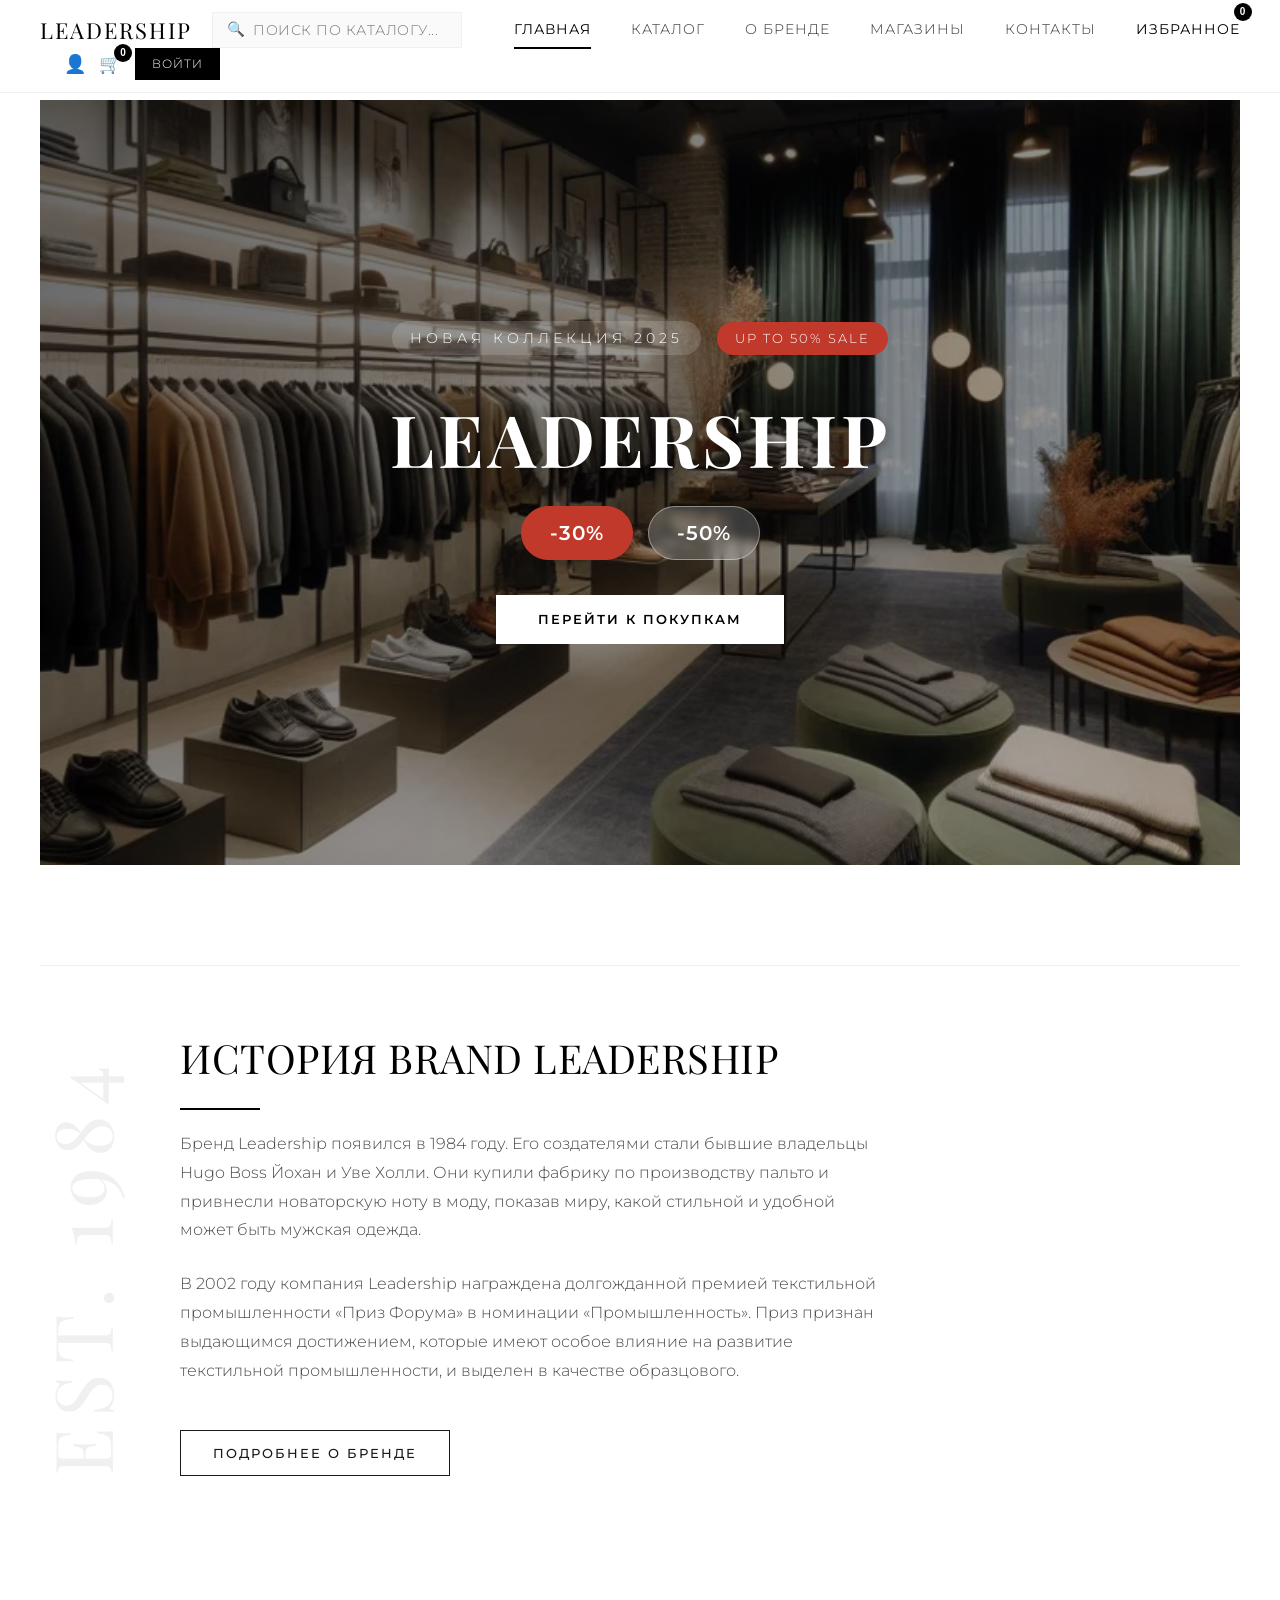
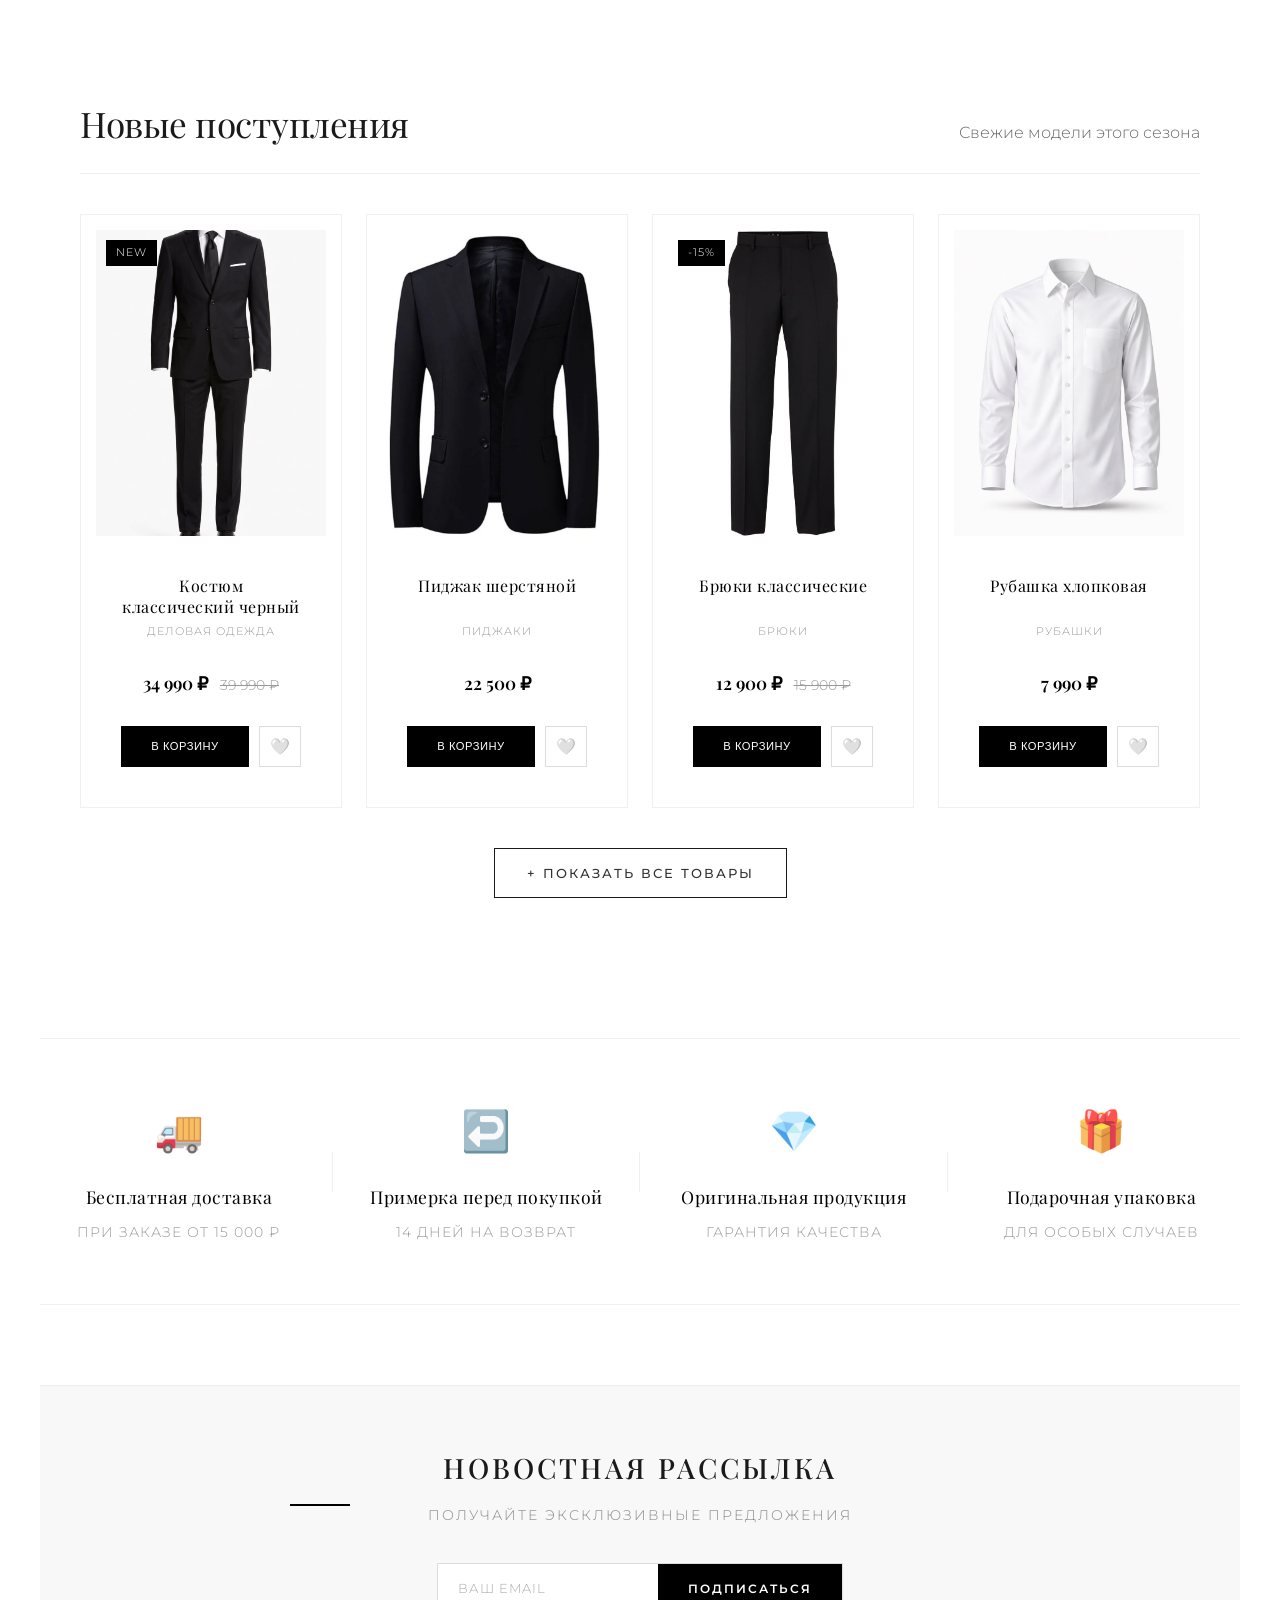
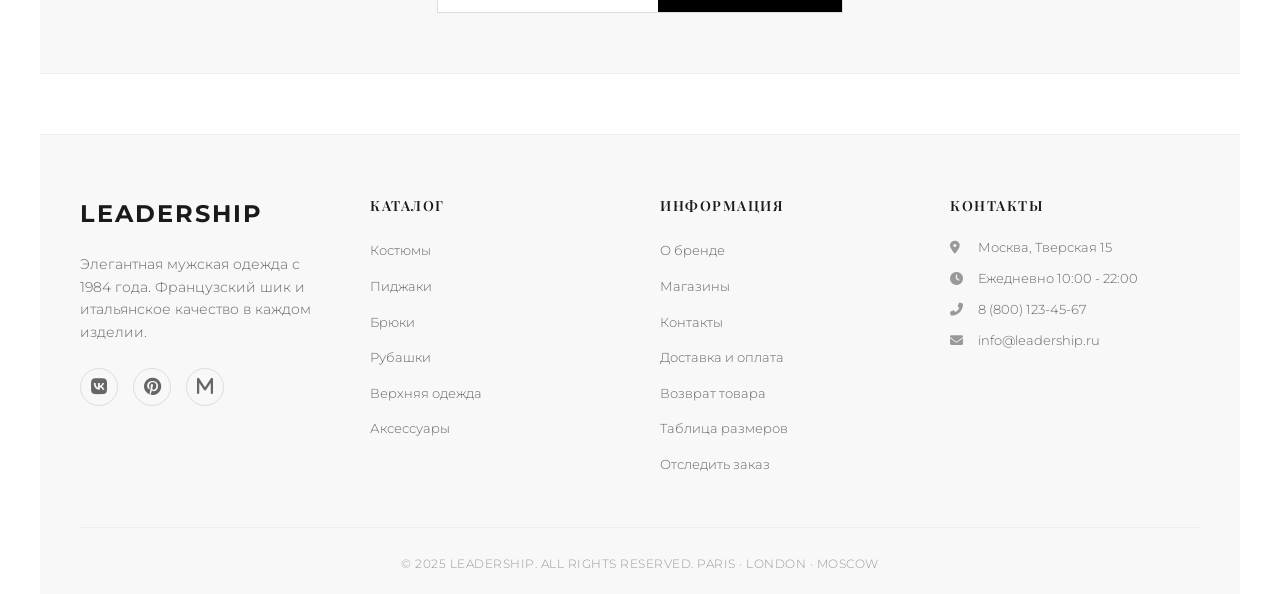
==== index.html @ 1e92472d "Второй коммит: Изменение главного дизайна и поправка некоторого функционала на сайте." ====
<!DOCTYPE html>
<html lang="ru">

<head>
    <meta charset="UTF-8">
    <meta name="viewport" content="width=device-width, initial-scale=1.0">
    <title>Leadership — Главная</title>
    <link rel="stylesheet" href="https://cdnjs.cloudflare.com/ajax/libs/font-awesome/6.4.0/css/all.min.css">
    <link rel="stylesheet" href="style.css">
</head>

<body>
    <div class="container">
        <!-- Шапка сайта -->
        <header class="site-header">
            <div class="logo">
                <h1>LEADERSHIP</h1>
                <span class="logo-sub">PARIS · LONDON · MOSCOW</span>
            </div>

            <!-- Поиск -->
            <div class="header-search">
                <span class="search-icon">🔍</span>
                <input type="text" id="searchInput" placeholder="ПОИСК ПО КАТАЛОГУ...">
            </div>

            <!-- Навигация -->
            <nav class="main-nav">
                <a href="index.html" class="active">ГЛАВНАЯ</a>
                <a href="catalog.html">КАТАЛОГ</a>
                <a href="about.html">О БРЕНДЕ</a>
                <a href="shops.html">МАГАЗИНЫ</a>
                <a href="contacts.html">КОНТАКТЫ</a>
                <a href="favorites.html" class="favorites-link">
                    ИЗБРАННОЕ
                    <span class="cart-count" id="favoritesCount">0</span>
                </a>
            </nav>

            <!-- Иконки и кнопка входа -->
            <div class="header-actions">
                <div class="header-icons">
                    <span class="header-icon" onclick="window.location.href='profile.html'"
                        title="Личный кабинет">👤</span>
                    <span class="header-icon" onclick="window.location.href='cart.html'" title="Корзина"
                        style="position: relative;">
                        🛒
                        <span class="cart-count" id="cartCount">0</span>
                    </span>
                </div>
                <button class="btn-primary" id="authBtn">ВОЙТИ</button>
            </div>
        </header>

        <!-- Главный баннер Leadership -->
        <section class="hero">
            <div class="hero-slider">
                <div class="hero-slide active">
                    <div class="hero-content">
                        <span class="hero-subtitle">НОВАЯ КОЛЛЕКЦИЯ 2025</span>
                        <span class="hero-sale-badge">UP TO 50% SALE</span>
                        <h1 class="hero-title">LEADERSHIP</h1>
                        <div class="hero-discount-badges">
                            <span class="discount-badge">-30%</span>
                            <span class="discount-badge">-50%</span>
                        </div>
                        <a href="catalog.html" class="btn-primary">ПЕРЕЙТИ К ПОКУПКАМ</a>
                    </div>
                </div>
            </div>
        </section>

        <!-- История бренда Leadership -->
        <div class="brand-story">
            <div class="vertical-text" aria-hidden="true">EST. 1984</div>
            <div class="story-content">
                <h2>ИСТОРИЯ BRAND LEADERSHIP</h2>
                <p>Бренд Leadership появился в 1984 году. Его создателями стали бывшие владельцы Hugo Boss Йохан и Уве
                    Холли. Они купили фабрику по производству пальто и привнесли новаторскую ноту в моду, показав миру,
                    какой стильной и удобной может быть мужская одежда.</p>
                <p>В 2002 году компания Leadership награждена долгожданной премией текстильной промышленности «Приз
                    Форума» в номинации «Промышленность». Приз признан выдающимся достижением, которые имеют особое
                    влияние на развитие текстильной промышленности, и выделен в качестве образцового.</p>
                <button class="btn-outline" onclick="window.location.href='about.html'" style="margin-top: 20px;">
                    ПОДРОБНЕЕ О БРЕНДЕ
                </button>
            </div>
        </div>

        <!-- ============== НОВЫЕ ПОСТУПЛЕНИЯ ============== -->
        <section class="new-arrivals">
            <div class="container">
                <div class="section-header">
                    <h2 class="section-title">Новые поступления</h2>
                    <p class="section-subtitle">Свежие модели этого сезона</p>
                </div>
                <div class="products-grid" id="newArrivalsGrid">
                    <!-- Карточка 1: Костюм классический черный-->
                    <div class="product-card" data-id="1" data-category="suits" data-price="34990"
                        data-name="Костюм классический черный">
                        <div class="product-image">
                            <img src="images/jpg/классичкостюмчерный.jpg" alt="Костюм классический черный">
                            <div class="product-badge">new</div>
                            <button class="quick-view" onclick="quickView(1)">БЫСТРЫЙ ПРОСМОТР</button>
                        </div>
                        <div class="product-info">
                            <h3>Костюм классический черный</h3>
                            <div class="product-category">ДЕЛОВАЯ ОДЕЖДА</div>
                            <div class="product-price">
                                <span class="current-price">34 990 ₽</span>
                                <span class="old-price">39 990 ₽</span>
                            </div>
                            <div class="product-actions">
                                <button class="btn-add-to-cart" data-id="1">В КОРЗИНУ</button>
                                <button class="btn-favorite" data-id="1">🤍</button>
                            </div>
                        </div>
                    </div>

                    <!-- Карточка 2: Пиджак шерстяной -->
                    <div class="product-card" data-id="4" data-category="jackets" data-price="22500"
                        data-name="Пиджак черный">
                        <div class="product-image">
                            <img src="images/jpg/пиджакчерный.jpg" alt="Пиджак черный">
                            <button class="quick-view" onclick="quickView(4)">БЫСТРЫЙ ПРОСМОТР</button>
                        </div>
                        <div class="product-info">
                            <h3>Пиджак шерстяной</h3>
                            <div class="product-category">ПИДЖАКИ</div>
                            <div class="product-price">
                                <span class="current-price">22 500 ₽</span>
                            </div>
                            <div class="product-actions">
                                <button class="btn-add-to-cart" onclick="addToCart(4)">В КОРЗИНУ</button>
                                <button class="btn-favorite" onclick="toggleFavorite(4)">🤍</button>
                            </div>
                        </div>
                    </div>

                    <!-- Карточка 3: Брюки классические -->
                    <div class="product-card" data-id="6" data-category="trousers" data-price="8900"
                        data-name="Брюки черные">
                        <div class="product-image">
                            <img src="images/jpg/брюкичерные.jpg" alt="Брюки черные">
                            <div class="product-badge">-15%</div>
                            <button class="quick-view" onclick="quickView(6)">БЫСТРЫЙ ПРОСМОТР</button>
                        </div>
                        <div class="product-info">
                            <h3>Брюки классические</h3>
                            <div class="product-category">БРЮКИ</div>
                            <div class="product-price">
                                <span class="current-price">12 900 ₽</span>
                                <span class="old-price">15 900 ₽</span>
                            </div>
                            <div class="product-actions">
                                <button class="btn-add-to-cart" onclick="addToCart(6)">В КОРЗИНУ</button>
                                <button class="btn-favorite" onclick="toggleFavorite(6)">🤍</button>
                            </div>
                        </div>
                    </div>

                    <!-- Карточка 4: Рубашка хлопковая -->
                    <div class="product-card" data-id="8" data-category="shirts" data-price="4900"
                        data-name="Рубашка белая">
                        <div class="product-image">
                            <img src="images/jpg/рубашкабелая.jpg" alt="Рубашка белая">
                            <button class="quick-view" onclick="quickView(8)">БЫСТРЫЙ ПРОСМОТР</button>
                        </div>
                        <div class="product-info">
                            <h3>Рубашка хлопковая</h3>
                            <div class="product-category">РУБАШКИ</div>
                            <div class="product-price">
                                <span class="current-price">7 990 ₽</span>
                            </div>
                            <div class="product-actions">
                                <button class="btn-add-to-cart" onclick="addToCart(8)">В КОРЗИНУ</button>
                                <button class="btn-favorite" onclick="toggleFavorite(8)">🤍</button>
                            </div>
                        </div>
                    </div>
                </div>

                <div class="show-all-btn">
                    <a href="catalog.html" class="btn-outline">+ ПОКАЗАТЬ ВСЕ ТОВАРЫ</a>
                </div>
            </div>
        </section>

        <!-- Преимущества -->
        <section class="features">
            <div class="feature-item">
                <div class="feature-icon">🚚</div>
                <h4>Бесплатная доставка</h4>
                <p>При заказе от 15 000 ₽</p>
            </div>
            <div class="feature-item">
                <div class="feature-icon">↩️</div>
                <h4>Примерка перед покупкой</h4>
                <p>14 дней на возврат</p>
            </div>
            <div class="feature-item">
                <div class="feature-icon">💎</div>
                <h4>Оригинальная продукция</h4>
                <p>Гарантия качества</p>
            </div>
            <div class="feature-item">
                <div class="feature-icon">🎁</div>
                <h4>Подарочная упаковка</h4>
                <p>Для особых случаев</p>
            </div>
        </section>

        <!-- ============== НОВОСТНАЯ РАССЫЛКА ============== -->
        <section class="newsletter-section">
            <div class="container">
                <div class="newsletter-wrapper">
                    <div class="newsletter-header">
                        <h2 class="newsletter-title">НОВОСТНАЯ РАССЫЛКА</h2>
                        <p class="newsletter-subtitle">ПОЛУЧАЙТЕ ЭКСКЛЮЗИВНЫЕ ПРЕДЛОЖЕНИЯ</p>
                    </div>
                    <form class="newsletter-form" id="newsletterForm" method="POST">
                        <div class="newsletter-input-group">
                            <input type="email" id="newsletterEmail" name="email" placeholder="ВАШ EMAIL" required>
                            <button type="submit" class="newsletter-btn" id="newsletterSubmitBtn">ПОДПИСАТЬСЯ</button>
                        </div>
                        <input type="hidden" name="_subject" value="Новая подписка на новостную рассылку Leadership!">
                        <input type="hidden" name="_captcha" value="false">
                        <input type="hidden" name="_next" value="https://ваш-сайт.ru/thank-you.html">
                        <input type="hidden" name="_to" value="kisievdavid8g@gmail.com">
                    </form>
                    <div id="newsletterMessage" class="newsletter-message"></div>
                </div>
            </div>
        </section>

        <!-- Футер -->
        <footer class="footer">
            <div class="container">
                <div class="footer-grid">
                    <div class="footer-col">
                        <a href="index.html" class="footer-logo">LEADERSHIP</a>
                        <p class="footer-desc">Элегантная мужская одежда с 1984 года. Французский шик и итальянское
                            качество в каждом изделии.</p>
                        <div class="social-links">
                            <a href="#" class="social-link" onclick="openSocial('vk')"><i class="fab fa-vk"></i></a>
                            <a href="#" class="social-link" onclick="openSocial('pinterest')"><i
                                    class="fab fa-pinterest"></i></a>
                            <a href="#" class="social-link" onclick="openSocial('max')"><i class="fas fa-m"></i></a>
                        </div>
                    </div>
                    <div class="footer-col">
                        <h4>КАТАЛОГ</h4>
                        <ul>
                            <li><a href="catalog.html?category=suits">Костюмы</a></li>
                            <li><a href="catalog.html?category=jackets">Пиджаки</a></li>
                            <li><a href="catalog.html?category=trousers">Брюки</a></li>
                            <li><a href="catalog.html?category=shirts">Рубашки</a></li>
                            <li><a href="catalog.html?category=outerwear">Верхняя одежда</a></li>
                            <li><a href="catalog.html?category=accessories">Аксессуары</a></li>
                        </ul>
                    </div>
                    <div class="footer-col">
                        <h4>ИНФОРМАЦИЯ</h4>
                        <ul>
                            <li><a href="about.html">О бренде</a></li>
                            <li><a href="shops.html">Магазины</a></li>
                            <li><a href="contacts.html">Контакты</a></li>
                            <li><a href="delivery.html">Доставка и оплата</a></li>
                            <li><a href="return.html">Возврат товара</a></li>
                            <li><a href="size-guide.html">Таблица размеров</a></li>
                            <li><a href="track-order.html">Отследить заказ</a></li>
                        </ul>
                    </div>
                    <div class="footer-col">
                        <h4>КОНТАКТЫ</h4>
                        <ul class="contact-list">
                            <li><i class="fas fa-map-marker-alt"></i><span>Москва, Тверская 15</span></li>
                            <li><i class="fas fa-clock"></i><span>Ежедневно 10:00 - 22:00</span></li>
                            <li><i class="fas fa-phone-alt"></i><span>8 (800) 123-45-67</span></li>
                            <li><i class="fas fa-envelope"></i><a
                                    href="mailto:info@leadership.ru">info@leadership.ru</a></li>
                        </ul>
                    </div>
                </div>
                <div class="footer-bottom">
                    <p>© 2025 LEADERSHIP. ALL RIGHTS RESERVED. PARIS · LONDON · MOSCOW</p>
                </div>
            </div>
        </footer>
    </div>

    <script>
        // ============== ОСНОВНЫЕ ФУНКЦИИ ==============

        // Функция добавления в корзину с анимацией
        function addToCart(productId) {
            const productCard = document.querySelector(`.product-card[data-id="${productId}"]`);
            if (!productCard) return;

            // Анимация карточки
            productCard.classList.add('added-to-cart');
            setTimeout(() => {
                productCard.classList.remove('added-to-cart');
            }, 500);

            // Анимация кнопки
            const btn = document.querySelector(`.btn-add-to-cart[data-id="${productId}"]`);
            if (btn) {
                btn.classList.add('clicked');
                setTimeout(() => {
                    btn.classList.remove('clicked');
                }, 200);
            }

            const product = {
                id: productId,
                name: productCard.getAttribute('data-name'),
                price: parseInt(productCard.getAttribute('data-price')),
                category: productCard.querySelector('.product-category')?.textContent || '',
                image: productCard.getAttribute('data-image')
            };

            let cart = JSON.parse(localStorage.getItem('cart')) || [];
            cart.push(product);
            localStorage.setItem('cart', JSON.stringify(cart));

            showNotification(`${product.name} добавлен в корзину 🛒`, 'success');
            updateCounters();
        }

        // Функция избранного с анимацией
        function toggleFavorite(productId) {
            let favorites = JSON.parse(localStorage.getItem('favorites')) || [];
            const index = favorites.indexOf(productId);

            const btn = document.querySelector(`.btn-favorite[data-id="${productId}"]`);

            if (index === -1) {
                favorites.push(productId);
                showNotification('Товар добавлен в избранное ❤️', 'success');
                if (btn) {
                    btn.classList.add('active');
                    btn.innerHTML = '❤️';
                }
            } else {
                favorites.splice(index, 1);
                showNotification('Товар удален из избранного', 'info');
                if (btn) {
                    btn.classList.remove('active');
                    btn.innerHTML = '🤍';
                }
            }

            localStorage.setItem('favorites', JSON.stringify(favorites));
            updateCounters();
        }

        function updateFavoriteButtons() {
            const favorites = JSON.parse(localStorage.getItem('favorites')) || [];
            document.querySelectorAll('.btn-favorite').forEach(btn => {
                const productCard = btn.closest('.product-card');
                if (productCard) {
                    const productId = parseInt(productCard.getAttribute('data-id'));
                    if (favorites.includes(productId)) {
                        btn.classList.add('active');
                        btn.innerHTML = '❤️';
                    } else {
                        btn.classList.remove('active');
                        btn.innerHTML = '🤍';
                    }
                }
            });
        }

        // ============== СЧЕТЧИКИ ==============
        function updateCounters() {
            const favorites = JSON.parse(localStorage.getItem('favorites')) || [];
            const cart = JSON.parse(localStorage.getItem('cart')) || [];

            const favSpan = document.getElementById('favoritesCount');
            if (favSpan) {
                favSpan.textContent = favorites.length;
                favSpan.style.display = favorites.length > 0 ? 'inline-flex' : 'none';
            }

            const cartSpan = document.getElementById('cartCount');
            if (cartSpan) {
                cartSpan.textContent = cart.length;
                cartSpan.style.display = cart.length > 0 ? 'inline-flex' : 'none';
            }
        }

        // ============== БЫСТРЫЙ ПРОСМОТР ==============
        const quickViewProducts = {
            1: {
                name: "Костюм классический черный",
                category: "КОСТЮМЫ",
                price: 34990,
                oldPrice: 41990,
                image: "images/jpg/классикостюмчерный.jpg",
                desc: "Элегантный классический костюм из высококачественной шерсти.",
                sizes: ["XS", "S", "M", "L", "XL", "XXL"]
            },
            4: {
                name: "Пиджак черный",
                category: "ПИДЖАКИ",
                price: 22500,
                oldPrice: null,
                image: "images/jpg/пиджакчерный.jpg",
                desc: "Элегантный черный пиджак.",
                sizes: ["S", "M", "L", "XL"]
            },
            6: {
                name: "Брюки черные",
                category: "БРЮКИ",
                price: 8900,
                oldPrice: null,
                image: "images/jpg/брюкичерные.jpg",
                desc: "Классические черные брюки.",
                sizes: ["S", "M", "L", "XL"]
            },
            8: {
                name: "Рубашка белая",
                category: "РУБАШКИ",
                price: 4900,
                oldPrice: null,
                image: "images/jpg/рубашкабелая.jpg",
                desc: "Классическая белая рубашка.",
                sizes: ["S", "M", "L", "XL", "XXL"]
            }
        };

        function quickView(productId) {
            const product = quickViewProducts[productId];
            if (!product) {
                console.error('Товар не найден:', productId);
                return;
            }

            let modal = document.getElementById('quickViewModal');

            if (!modal) {
                modal = document.createElement('div');
                modal.id = 'quickViewModal';
                modal.className = 'quick-view-modal';
                document.body.appendChild(modal);

                const style = document.createElement('style');
                style.textContent = `
                    .quick-view-modal {
                        display: none;
                        position: fixed;
                        top: 0;
                        left: 0;
                        width: 100%;
                        height: 100%;
                        background: rgba(0,0,0,0.85);
                        z-index: 10000;
                        justify-content: center;
                        align-items: center;
                    }
                    .quick-view-modal.show { display: flex; }
                    .quick-view-content {
                        background: white;
                        width: 90%;
                        max-width: 1000px;
                        max-height: 85vh;
                        border-radius: 12px;
                        overflow: hidden;
                        position: relative;
                        display: flex;
                        flex-wrap: wrap;
                    }
                    .quick-view-close {
                        position: absolute;
                        top: 15px;
                        right: 15px;
                        background: black;
                        color: white;
                        border: none;
                        width: 35px;
                        height: 35px;
                        border-radius: 50%;
                        cursor: pointer;
                        z-index: 10;
                        font-size: 18px;
                    }
                    .quick-view-image { flex: 1; min-width: 280px; background: #f5f5f5; display: flex; align-items: center; justify-content: center; }
                    .quick-view-image img { width: 100%; height: auto; max-height: 85vh; object-fit: contain; }
                    .quick-view-info { flex: 1; padding: 25px; display: flex; flex-direction: column; }
                    .quick-view-category { font-size: 11px; color: #999; letter-spacing: 2px; margin-bottom: 10px; }
                    .quick-view-title { font-size: 22px; font-weight: 500; margin-bottom: 15px; }
                    .quick-view-price { margin-bottom: 20px; }
                    .quick-view-current-price { font-size: 22px; font-weight: 600; }
                    .quick-view-old-price { font-size: 14px; color: #999; text-decoration: line-through; margin-left: 10px; }
                    .quick-view-desc { color: #666; line-height: 1.5; margin-bottom: 20px; font-size: 13px; }
                    .quick-view-sizes { margin-bottom: 20px; }
                    .quick-view-sizes h4 { font-size: 13px; margin-bottom: 10px; }
                    .quick-view-size-buttons { display: flex; gap: 10px; flex-wrap: wrap; }
                    .quick-view-size-btn { width: 45px; height: 45px; border: 1px solid #ddd; background: white; cursor: pointer; }
                    .quick-view-size-btn.selected { background: black; color: white; border-color: black; }
                    .quick-view-actions { display: flex; gap: 15px; margin-top: auto; }
                    .quick-view-cart { flex: 2; padding: 12px; background: black; color: white; border: none; cursor: pointer; }
                    .quick-view-fav { flex: 1; padding: 12px; background: white; border: 1px solid #ddd; cursor: pointer; }
                    .quick-view-fav.active { background: #fff0f0; border-color: #ff4444; color: #ff4444; }
                    @media (max-width: 768px) { .quick-view-content { flex-direction: column; } }
                `;
                document.head.appendChild(style);
            }

            const favorites = JSON.parse(localStorage.getItem('favorites')) || [];
            const isFav = favorites.includes(productId);

            modal.innerHTML = `
                <div class="quick-view-content">
                    <button class="quick-view-close" onclick="closeQuickView()">✕</button>
                    <div class="quick-view-image">
                        <img src="${product.image}" alt="${product.name}" onerror="this.src='https://placehold.co/600x800/f5f5f5/999?text=Фото'">
                    </div>
                    <div class="quick-view-info">
                        <div class="quick-view-category">${product.category}</div>
                        <h2 class="quick-view-title">${product.name}</h2>
                        <div class="quick-view-price">
                            <span class="quick-view-current-price">${product.price.toLocaleString()} ₽</span>
                            ${product.oldPrice ? `<span class="quick-view-old-price">${product.oldPrice.toLocaleString()} ₽</span>` : ''}
                        </div>
                        <p class="quick-view-desc">${product.desc}</p>
                        <div class="quick-view-sizes">
                            <h4>Выберите размер</h4>
                            <div class="quick-view-size-buttons" id="quickViewSizes">
                                ${product.sizes.map(size => `<button class="quick-view-size-btn" data-size="${size}">${size}</button>`).join('')}
                            </div>
                        </div>
                        <div class="quick-view-actions">
                            <button class="quick-view-cart" id="quickViewAddToCart">ДОБАВИТЬ В КОРЗИНУ</button>
                            <button class="quick-view-fav ${isFav ? 'active' : ''}" id="quickViewFavoriteBtn">${isFav ? '❤️ В ИЗБРАННОМ' : '🤍 В ИЗБРАННОЕ'}</button>
                        </div>
                    </div>
                </div>
            `;

            const firstSizeBtn = modal.querySelector('.quick-view-size-btn');
            if (firstSizeBtn) firstSizeBtn.classList.add('selected');
            let selectedSize = product.sizes[0];

            modal.querySelectorAll('.quick-view-size-btn').forEach(btn => {
                btn.onclick = function () {
                    modal.querySelectorAll('.quick-view-size-btn').forEach(b => b.classList.remove('selected'));
                    this.classList.add('selected');
                    selectedSize = this.dataset.size;
                };
            });

            document.getElementById('quickViewAddToCart').onclick = () => {
                let cart = JSON.parse(localStorage.getItem('cart')) || [];
                cart.push({
                    id: productId,
                    name: product.name,
                    price: product.price,
                    image: product.image,
                    size: selectedSize
                });
                localStorage.setItem('cart', JSON.stringify(cart));
                updateCounters();
                showNotification(`${product.name} добавлен в корзину! Размер: ${selectedSize}`, 'success');
                closeQuickView();
            };

            document.getElementById('quickViewFavoriteBtn').onclick = () => {
                let favs = JSON.parse(localStorage.getItem('favorites')) || [];
                const btn = document.getElementById('quickViewFavoriteBtn');
                if (favs.includes(productId)) {
                    favs = favs.filter(f => f !== productId);
                    btn.classList.remove('active');
                    btn.innerHTML = '🤍 В ИЗБРАННОЕ';
                    showNotification('Удалено из избранного', 'info');
                } else {
                    favs.push(productId);
                    btn.classList.add('active');
                    btn.innerHTML = '❤️ В ИЗБРАННОМ';
                    showNotification('Добавлено в избранное ❤️', 'success');
                }
                localStorage.setItem('favorites', JSON.stringify(favs));
                updateFavoriteButtons();
                updateCounters();
            };

            modal.classList.add('show');
            document.body.style.overflow = 'hidden';
        }

        function closeQuickView() {
            const modal = document.getElementById('quickViewModal');
            if (modal) {
                modal.classList.remove('show');
                document.body.style.overflow = '';
            }
        }

        document.addEventListener('click', function (e) {
            const modal = document.getElementById('quickViewModal');
            if (e.target === modal) closeQuickView();
        });

        document.addEventListener('keydown', function (e) {
            if (e.key === 'Escape') closeQuickView();
        });

        function showNotification(message, type = 'info') {
            // Удаляем предыдущее уведомление
            const oldNotification = document.querySelector('.notification');
            if (oldNotification) {
                oldNotification.classList.add('hide');
                setTimeout(() => oldNotification.remove(), 300);
            }

            const notification = document.createElement('div');
            notification.className = `notification ${type}`;
            notification.innerHTML = `<span>${message}</span>`;
            document.body.appendChild(notification);

            // Добавляем иконку в зависимости от типа
            let icon = '';
            if (type === 'success') icon = '✓';
            else if (type === 'info') icon = 'ℹ';
            else if (type === 'error') icon = '✕';

            // Автоматическое удаление через 3 секунды
            setTimeout(() => {
                notification.classList.add('hide');
                setTimeout(() => {
                    if (notification && notification.remove) notification.remove();
                }, 300);
            }, 3000);
        }
        // ============== ПОИСК ==============
        function performGlobalSearch() {
            const searchInput = document.getElementById('searchInput');
            if (!searchInput) return;
            const query = searchInput.value.trim();
            if (!query) {
                alert('Введите поисковый запрос');
                return;
            }
            localStorage.setItem('globalSearchQuery', query);
            window.location.href = 'catalog.html?search=' + encodeURIComponent(query);
        }

        function setupSearchOnEnter() {
            const searchInput = document.getElementById('searchInput');
            if (searchInput) {
                searchInput.addEventListener('keypress', function (e) {
                    if (e.key === 'Enter') {
                        e.preventDefault();
                        performGlobalSearch();
                    }
                });
            }
        }

        function setupSearchIcon() {
            const searchIcon = document.querySelector('.search-icon');
            if (searchIcon) {
                searchIcon.addEventListener('click', function () {
                    performGlobalSearch();
                });
            }
        }

        // ============== АВТОРИЗАЦИЯ ==============
        function checkAuthState() {
            const currentUser = localStorage.getItem('currentUser');
            const authBtn = document.getElementById('authBtn');

            if (authBtn) {
                if (currentUser) {
                    authBtn.textContent = 'ВЫЙТИ';
                    authBtn.onclick = function () {
                        if (confirm('Вы уверены, что хотите выйти?')) {
                            localStorage.removeItem('currentUser');
                            showNotification('Вы вышли из аккаунта', 'info');
                            setTimeout(() => window.location.href = 'index.html', 1500);
                        }
                    };
                } else {
                    authBtn.textContent = 'ВОЙТИ';
                    authBtn.onclick = function () {
                        window.location.href = 'login.html';
                    };
                }
            }
        }

        // ============== НОВОСТНАЯ РАССЫЛКА ==============
        const newsletterForm = document.getElementById('newsletterForm');
        const newsletterMessage = document.getElementById('newsletterMessage');

        function showNewsletterMessage(message, type) {
            if (!newsletterMessage) return;
            newsletterMessage.textContent = message;
            newsletterMessage.className = `newsletter-message ${type}`;
            newsletterMessage.style.display = 'block';
            setTimeout(() => {
                if (newsletterMessage) {
                    newsletterMessage.style.display = 'none';
                    newsletterMessage.className = 'newsletter-message';
                }
            }, 5000);
        }

        function isValidEmail(email) {
            const emailRegex = /^[^\s@]+@[^\s@]+\.[^\s@]+$/;
            return emailRegex.test(email);
        }

        if (newsletterForm) {
            newsletterForm.addEventListener('submit', async function (e) {
                e.preventDefault();
                const emailInput = document.getElementById('newsletterEmail');
                const email = emailInput.value.trim();
                const submitBtn = document.getElementById('newsletterSubmitBtn');

                if (!email) {
                    showNewsletterMessage('Пожалуйста, введите ваш email', 'error');
                    return;
                }
                if (!isValidEmail(email)) {
                    showNewsletterMessage('Пожалуйста, введите корректный email адрес', 'error');
                    return;
                }

                showNewsletterMessage('Отправка...', 'loading');
                submitBtn.disabled = true;
                submitBtn.textContent = 'ОТПРАВКА...';

                try {
                    const response = await fetch('https://formsubmit.co/ajax/kisievdavid8g@gmail.com', {
                        method: 'POST',
                        headers: {
                            'Content-Type': 'application/json',
                            'Accept': 'application/json'
                        },
                        body: JSON.stringify({
                            email: email,
                            _subject: 'Новая подписка на новостную рассылку Leadership!',
                            _captcha: 'false'
                        })
                    });

                    if (response.ok) {
                        showNewsletterMessage('Спасибо за подписку! Письмо отправлено на ' + email, 'success');
                        emailInput.value = '';

                        let subscribers = JSON.parse(localStorage.getItem('newsletter_subscribers')) || [];
                        if (!subscribers.includes(email)) {
                            subscribers.push(email);
                            localStorage.setItem('newsletter_subscribers', JSON.stringify(subscribers));
                        }
                    } else {
                        showNewsletterMessage('Ошибка при подписке. Попробуйте позже.', 'error');
                    }
                } catch (error) {
                    console.error('Ошибка:', error);
                    showNewsletterMessage('Ошибка соединения. Попробуйте снова.', 'error');
                } finally {
                    submitBtn.disabled = false;
                    submitBtn.textContent = 'ПОДПИСАТЬСЯ';
                }
            });
        }

        // ============== СОЦИАЛЬНЫЕ СЕТИ ==============
        function openSocial(network) {
            const urls = {
                'vk': 'https://vk.com',
                'pinterest': 'https://pinterest.com',
                'max': 'https://max.ru'
            };
            window.open(urls[network], '_blank');
        }

        // ============== ИНИЦИАЛИЗАЦИЯ ==============
        document.addEventListener('DOMContentLoaded', function () {
            updateCounters();
            updateFavoriteButtons();
            checkAuthState();
            setupSearchOnEnter();
            setupSearchIcon();
        });
    </script>

    <style>
        @keyframes slideIn {
            from {
                transform: translateX(100%);
                opacity: 0;
            }

            to {
                transform: translateX(0);
                opacity: 1;
            }
        }

        @keyframes slideOut {
            from {
                transform: translateX(0);
                opacity: 1;
            }

            to {
                transform: translateX(100%);
                opacity: 0;
            }
        }

        .favorites-link {
            position: relative;
        }

        .cart-count {
            position: absolute;
            top: -8px;
            right: -12px;
            background: #000;
            color: white;
            border-radius: 50%;
            width: 18px;
            height: 18px;
            font-size: 10px;
            display: inline-flex;
            align-items: center;
            justify-content: center;
            font-weight: bold;
        }
    </style>
</body>

</html>
---- style.css ----
/* ============== ПОДКЛЮЧЕНИЕ ШРИФТОВ ============== */
@import url('https://fonts.googleapis.com/css2?family=Playfair+Display:wght@400;500;600;700&family=Montserrat:wght@300;400;500;600;700&display=swap');

/* ============== СБРОС СТИЛЕЙ ============== */
* {
    margin: 0;
    padding: 0;
    box-sizing: border-box;
}

body {
    font-family: 'Montserrat', sans-serif;
    color: #1a1a1a;
    line-height: 1.6;
    background-color: #ffffff;
    padding-top: 100px;
    font-weight: 300;
}

.container {
    max-width: 1400px;
    margin: 0 auto;
    padding: 0 40px;
}

/* ============== ТИПОГРАФИКА STRELLSON ============== */
h1, h2, h3, h4, h5, h6 {
    font-family: 'Playfair Display', serif;
    font-weight: 400;
    letter-spacing: 0.5px;
    color: #000;
}

h1 {
    font-size: 2rem;
    font-weight: 400;
    letter-spacing: 2px;
}

h2 {
    font-size: 2.5rem;
    font-weight: 300;
    margin-bottom: 30px;
    position: relative;
}

h2:after {
    content: '';
    position: absolute;
    bottom: -15px;
    left: 0;
    width: 60px;
    height: 2px;
    background: #000;
}

.text-center h2:after {
    left: 50%;
    transform: translateX(-50%);
}

p {
    font-weight: 300;
    color: #4a4a4a;
    line-height: 1.8;
}

/* ============== ЛИПКАЯ ШАПКА STRELLSON (АДАПТИВНАЯ) ============== */
.site-header {
    display: flex;
    justify-content: space-between;
    align-items: center;
    padding: 12px 40px;
    background: rgba(255, 255, 255, 0.98);
    backdrop-filter: blur(10px);
    -webkit-backdrop-filter: blur(10px);
    border-bottom: 1px solid #f0f0f0;
    position: fixed;
    top: 0;
    left: 0;
    right: 0;
    z-index: 1000;
    transition: all 0.3s ease;
    max-width: 100vw; /* Ограничиваем по ширине окна */
    width: 100%;
    height: auto;
    min-height: 70px;
    flex-wrap: wrap;
    box-sizing: border-box;
    overflow: visible; /* Чтобы ничего не обрезалось */
}

.site-header.scrolled {
    padding: 8px 40px;
    min-height: 60px;
    background: rgba(255, 255, 255, 0.95);
    box-shadow: 0 4px 20px rgba(0, 0, 0, 0.03);
}

/* Hover эффект для кнопки избранного */
.btn-favorite {
    width: 42px;
    padding: 10px 0;
    background: white;
    border: 1px solid #ddd;
    cursor: pointer;
    font-size: 1rem;
    transition: all 0.3s ease;
    display: flex;
    align-items: center;
    justify-content: center;
}

.btn-favorite:hover {
    border-color: #ff4444;
    transform: scale(1.05);
}

.btn-favorite:active {
    transform: scale(0.95);
}

/* Активное состояние (добавлено в избранное) */
.btn-favorite.active {
    color: #ff4444;
    border-color: #ff4444;
    background: #fff0f0;
}

.btn-favorite.active:hover {
    transform: scale(1.05);
    background: #ffe0e0;
}

/* Левая часть с логотипом */


.logo h1 {
    font-family: 'Playfair Display', serif;
    font-size: clamp(16px, 2vw, 22px); /* Адаптивный размер */
    font-weight: 400;
    letter-spacing: 2px;
    color: #000;
    margin: 0;
    line-height: 1.1;
    text-transform: uppercase;
    white-space: nowrap;
}

.logo-sub {
    font-family: 'Montserrat', sans-serif;
    font-size: clamp(7px, 0.8vw, 8px); /* Адаптивный размер */
    color: #999;
    display: block;
    letter-spacing: 1.5px;
    font-weight: 300;
    margin-top: 2px;
    white-space: nowrap;
}
/* Обновленные стили для логотипа */
.logo {
    font-size: 24px;
    font-weight: 700;
    letter-spacing: 2px;
    color: #1a1a1a;
    text-decoration: none;
}

.logo:hover {
    color: #2c3e2f;
}

.logo span {
    display: none; /* скрываем span, если он есть в HTML */
}

.footer-logo {
    font-size: 24px;
    font-weight: 700;
    letter-spacing: 2px;
    color: #fff;
    text-decoration: none;
    display: inline-block;
    margin-bottom: 20px;
}

.footer-logo:hover {
    color: #2c3e2f;
}

.footer-logo span {
    display: none;
}
/* Поиск - средняя часть */
.header-search {
    flex: 1 1 auto; /* Гибкая ширина */
    min-width: 200px; /* Минимальная ширина */
    max-width: 400px; /* Максимальная ширина */
    margin: 0 20px;
}

.header-search input {
    width: 100%;
    padding: 8px 15px 8px 35px;
    border: 1px solid #f0f0f0;
    border-radius: 0;
    font-family: 'Montserrat', sans-serif;
    font-size: clamp(0.7rem, 1.5vw, 0.8rem);
    font-weight: 300;
    letter-spacing: 0.5px;
    background: #fafafa;
    transition: all 0.3s;
    height: 36px;
    box-sizing: border-box;
}

.header-search input:focus {
    outline: none;
    border-color: #000;
    background: white;
}

.header-search .search-icon {
    position: absolute;
    left: 12px;
    top: 50%;
    transform: translateY(-50%);
    color: #999;
    font-size: 0.85rem;
    pointer-events: none;
}

/* ============== НАВИГАЦИЯ С ПОДЧЕРКИВАНИЕМ ============== */
.main-nav {
    display: flex;
    gap: 40px;
    flex-wrap: wrap;
    align-items: center;
}

.main-nav a {
    font-family: 'Montserrat', sans-serif;
    text-decoration: none;
    color: #333;
    font-weight: 300;
    font-size: 0.9rem;
    text-transform: uppercase;
    letter-spacing: 1px;
    transition: color 0.2s;
    position: relative;
    padding: 5px 0;
}

/* Подчеркивание для активной страницы */
.main-nav a.active {
    color: #000;
    font-weight: 400;
}

.main-nav a.active:after {
    content: '';
    position: absolute;
    bottom: -2px;
    left: 0;
    width: 100%;
    height: 2px;
    background: #000;
    animation: slideUnderline 0.3s ease;
}

/* Эффект при наведении */
.main-nav a:hover {
    color: #000;
}

.main-nav a:hover:after {
    content: '';
    position: absolute;
    bottom: -2px;
    left: 0;
    width: 100%;
    height: 1px;
    background: #999;
    animation: slideUnderline 0.3s ease;
}

/* Анимация появления подчеркивания */
@keyframes slideUnderline {
    from {
        width: 0;
        opacity: 0;
    }
    to {
        width: 100%;
        opacity: 1;
    }
}

/* Специальный стиль для избранного */
.favorites-link {
    color: #000 !important;
    font-weight: 400 !important;
    position: relative;
}

.favorites-link.active:after {
    background: #000;
}

/* Медиа-запросы для разных масштабов */
@media (max-width: 1100px) {
    .site-header {
        padding: 10px 20px;
    }
    
    .main-nav {
        order: 4;
        width: 100%;
        margin-top: 10px;
    }
    
    .header-search {
        order: 3;
        max-width: 300px;
    }
    
    .logo {
        order: 1;
    }
    
    .header-actions {
        order: 2;
    }
}

@media (max-width: 768px) {
    .site-header {
        padding: 8px 15px;
    }
    
    .header-search {
        min-width: 100%;
        order: 5;
        margin: 10px 0 5px;
        max-width: 100%;
    }
    
    .main-nav {
        gap: 8px;
    }
    
    .main-nav a {
        font-size: 0.65rem;
        padding: 3px 0;
    }
}

@media (max-width: 480px) {
    .logo h1 {
        font-size: 16px;
    }
    
    .logo-sub {
        font-size: 6px;
    }
    
    .main-nav {
        gap: 5px;
    }
    
    .main-nav a {
        font-size: 0.6rem;
    }
    
    .header-actions .btn-primary {
        padding: 4px 8px;
        font-size: 0.65rem;
    }
}



/* ============== КНОПКА ПОКАЗАТЬ ФИЛЬТРЫ ============== */
.filter-toggle {
    display: none;
    width: 100%;
    padding: 16px 20px;
    background: linear-gradient(135deg, #000 0%, #1a1a1a 100%);
    color: white;
    border: none;
    border-radius: 8px;
    font-family: 'Montserrat', sans-serif;
    font-size: 0.9rem;
    font-weight: 400;
    text-transform: uppercase;
    letter-spacing: 2px;
    margin: 0 0 25px 0;
    cursor: pointer;
    transition: all 0.3s ease;
    box-shadow: 0 4px 15px rgba(0, 0, 0, 0.1);
    position: relative;
    overflow: hidden;
    align-items: center;
    justify-content: center;
    gap: 10px;
}
.filter-spann {
    text-align: center;
}
.filter-toggle:before {
    content: '🔍';
    font-size: 1rem;
    opacity: 0.9;
    margin-right: 8px;
}

.filter-toggle:hover {
    background: linear-gradient(135deg, #1a1a1a 0%, #333 100%);
    transform: translateY(-2px);
    box-shadow: 0 6px 20px rgba(0, 0, 0, 0.15);
    letter-spacing: 2.5px;
}

.filter-toggle:active {
    transform: translateY(0);
    box-shadow: 0 2px 10px rgba(0, 0, 0, 0.1);
}

.filter-toggle:after {
    content: '';
    position: absolute;
    top: 50%;
    left: 50%;
    width: 0;
    height: 0;
    border-radius: 50%;
    background: rgba(255, 255, 255, 0.2);
    transform: translate(-50%, -50%);
    transition: width 0.6s, height 0.6s;
}

.filter-toggle:active:after {
    width: 300px;
    height: 300px;
}

/* Анимация появления кнопки */
@keyframes slideDown {
    from {
        opacity: 0;
        transform: translateY(-20px);
    }
    to {
        opacity: 1;
        transform: translateY(0);
    }
}

/* ============== КОМПАКТНЫЙ ФИЛЬТР ЦЕНЫ ============== */
.price-filter-compact {
    background: #fafafa;
    padding: 12px;
    border-radius: 6px;
    margin-top: 5px;
}

.price-range-container {
    width: 100%;
}

.price-inputs-row {
    display: flex;
    align-items: center;
    gap: 8px;
    margin-bottom: 10px;
}

.price-input-group {
    flex: 1;
    position: relative;
}

.price-input-group label {
    position: absolute;
    left: 10px;
    top: 50%;
    transform: translateY(-50%);
    font-family: 'Montserrat', sans-serif;
    font-size: 0.7rem;
    font-weight: 300;
    color: #999;
    pointer-events: none;
}

.price-input-compact {
    width: 100%;
    padding: 10px 10px 10px 30px;
    border: 1px solid #e0e0e0;
    border-radius: 4px;
    font-family: 'Montserrat', sans-serif;
    font-size: 0.85rem;
    font-weight: 300;
    color: #333;
    background: white;
    transition: all 0.2s;
}

.price-input-compact:focus {
    outline: none;
    border-color: #000;
    box-shadow: 0 0 0 2px rgba(0,0,0,0.05);
}

.price-separator {
    font-family: 'Montserrat', sans-serif;
    font-size: 0.9rem;
    color: #999;
    font-weight: 300;
}

.price-range-info {
    display: flex;
    justify-content: space-between;
    align-items: center;
    font-family: 'Montserrat', sans-serif;
    font-size: 0.75rem;
    color: #999;
    margin-top: 5px;
    padding: 5px 0 0;
    border-top: 1px dashed #f0f0f0;
}

.price-range-limit {
    display: flex;
    gap: 5px;
}

.price-range-limit span {
    background: #f0f0f0;
    padding: 2px 8px;
    border-radius: 12px;
    color: #666;
    font-size: 0.7rem;
}

.price-range-current {
    color: #000;
    font-weight: 400;
}

/* Мини-подсказка */
.price-tooltip {
    position: relative;
    cursor: help;
}

.price-tooltip:hover:after {
    content: 'Цена указана в рублях';
    position: absolute;
    bottom: 100%;
    left: 50%;
    transform: translateX(-50%);
    background: #000;
    color: white;
    padding: 4px 8px;
    border-radius: 4px;
    font-size: 0.65rem;
    white-space: nowrap;
    z-index: 10;
}

/* ============== ОБНОВЛЕННЫЙ КАТАЛОГ ============== */
@media (max-width: 968px) {
    .filter-toggle {
        display: flex;
        animation: slideDown 0.5s ease;
    }
    
    /* Компактный фильтр цены на мобильных */
    .price-inputs-row {
        flex-direction: column;
        gap: 5px;
    }
    
    .price-input-group {
        width: 100%;
    }
    
    .price-separator {
        display: none;
    }
    
    .price-range-info {
        flex-direction: column;
        gap: 5px;
        align-items: flex-start;
    }
}


.main-nav a:hover,
.main-nav a.active {
    color: #000;
}

.main-nav a:after {
    content: '';
    position: absolute;
    bottom: 0;
    left: 0;
    width: 0;
    height: 1px;
    background: #000;
    transition: width 0.3s;
}

.main-nav a:hover:after,
.main-nav a.active:after {
    width: 100%;
}

.favorites-link {
    color: #000 !important;
    font-weight: 400 !important;
    position: relative;
    padding-right: 15px;
}

/* Счетчики */
.cart-count {
    position: absolute;
    top: -5px;
    right: -5px;
    background: #000;
    color: white;
    border-radius: 50%;
    width: 16px;
    height: 16px;
    font-size: 9px;
    display: flex;
    align-items: center;
    justify-content: center;
    font-weight: 400;
}

.favorites-link .cart-count {
    right: -8px;
}

/* Правая часть с действиями */
.header-actions {
    display: flex;
    align-items: center;
    gap: 15px;
    flex-shrink: 0;
    width: 180px; /* Фиксированная ширина */
    justify-content: flex-end;
}

.header-icons {
    display: flex;
    align-items: center;
    gap: 15px;
}

.header-icon {
    font-size: 1.1rem;
    cursor: pointer;
    color: #555;
    transition: color 0.2s;
    position: relative;
    width: 20px;
    height: 20px;
    display: flex;
    align-items: center;
    justify-content: center;
}

.header-icon:hover {
    color: #000;
}

.header-actions .btn-primary {
    background: #000;
    color: #fff;
    border: none;
    padding: 6px 16px;
    font-family: 'Montserrat', sans-serif;
    font-size: 0.75rem;
    font-weight: 300;
    text-transform: uppercase;
    letter-spacing: 1px;
    cursor: pointer;
    transition: all 0.3s;
    border: 1px solid #000;
    white-space: nowrap;
    height: 32px;
    line-height: 1;
}

.header-actions .btn-primary:hover {
    background: transparent;
    color: #000;
}

/* Адаптация для разных разрешений */
@media (max-width: 1200px) {
    .main-nav {
        gap: 15px;
    }
    
    .main-nav a {
        font-size: 0.75rem;
        letter-spacing: 0.5px;
    }
    
    .header-search {
        flex: 0 1 250px;
    }
}

@media (max-width: 1024px) {
    .site-header {
        padding: 10px 20px;
    }
    
    .logo {
        width: 120px;
    }
    
    .logo h1 {
        font-size: 18px;
    }
    
    .logo-sub {
        font-size: 7px;
    }
    
    .main-nav {
        gap: 10px;
    }
    
    .main-nav a {
        font-size: 0.7rem;
    }
    
    .header-search {
        flex: 0 1 200px;
        margin: 0 10px;
    }
    
    .header-actions {
        width: 160px;
        gap: 10px;
    }
    
    .header-icons {
        gap: 10px;
    }
}

@media (max-width: 900px) {
    /* Планшетная версия - перестраиваем в две строки компактно */
    .site-header {
        height: auto;
        min-height: 100px;
        flex-wrap: wrap;
        padding: 10px 20px;
    }
    
    .site-header.scrolled {
        height: auto;
        min-height: 90px;
    }
    
    .logo {
        width: auto;
        order: 1;
    }
    
    .header-actions {
        width: auto;
        order: 2;
    }
    
    .main-nav {
        order: 3;
        width: 100%;
        justify-content: center;
        margin: 10px 0 5px;
        gap: 20px;
    }
    
    .header-search {
        order: 4;
        width: 100%;
        max-width: 400px;
        margin: 5px auto 0;
    }
}

@media (max-width: 768px) {
    body {
        padding-top: 110px;
    }
    
    .site-header, .site-header.scrolled {
        padding: 8px 15px;
    }
    
    .main-nav {
        gap: 12px;
        flex-wrap: wrap;
    }
    
    .main-nav a {
        font-size: 0.65rem;
    }
    
    .header-actions .btn-primary {
        padding: 4px 12px;
        font-size: 0.7rem;
        height: 28px;
    }
    
    .header-icon {
        font-size: 1rem;
    }
}

@media (max-width: 480px) {
    .site-header {
        min-height: 120px;
    }
    
    .main-nav {
        gap: 8px;
    }
    
    .main-nav a {
        font-size: 0.6rem;
        letter-spacing: 0.3px;
    }
    
    .header-actions {
        gap: 8px;
    }
    
    .header-icons {
        gap: 8px;
    }
    
    .header-actions .btn-primary {
        padding: 4px 8px;
        font-size: 0.65rem;
    }
}

/* ============== ПОИСК ============== */
.header-search {
    position: relative;
}

.header-search input {
    padding: 10px 15px 10px 40px;
    border: 1px solid #f0f0f0;
    border-radius: 0;
    width: 250px;
    font-family: 'Montserrat', sans-serif;
    font-size: 0.85rem;
    font-weight: 300;
    letter-spacing: 0.5px;
    background: #fafafa;
    transition: all 0.3s;
}

.header-search input:focus {
    outline: none;
    border-color: #000;
    background: white;
}

.header-search .search-icon {
    position: absolute;
    left: 15px;
    top: 50%;
    transform: translateY(-50%);
    color: #999;
    font-size: 0.9rem;
}

/* ============== КНОПКИ STRELLSON ============== */
.btn-primary {
    background: #000;
    color: #fff;
    border: none;
    padding: 12px 30px;
    font-family: 'Montserrat', sans-serif;
    font-size: 0.8rem;
    font-weight: 300;
    text-transform: uppercase;
    letter-spacing: 1.5px;
    cursor: pointer;
    transition: all 0.3s;
    text-decoration: none;
    display: inline-block;
    border: 1px solid #000;
}

.btn-primary:hover {
    background: transparent;
    color: #000;
}

.btn-outline {
    background: transparent;
    border: 1px solid #000;
    padding: 12px 40px;
    font-family: 'Montserrat', sans-serif;
    font-size: 0.8rem;
    font-weight: 300;
    text-transform: uppercase;
    letter-spacing: 1.5px;
    cursor: pointer;
    transition: all 0.3s;
    text-decoration: none;
    color: #000;
    display: inline-block;
}

.btn-outline:hover {
    background: #000;
    color: #fff;
}


.shop-image {
    height: 200px;
    background-size: cover;
    background-position: center;
    position: relative;
    cursor: pointer;
}

.hero {
    height: 85vh;
    min-height: 650px;
    position: relative;
    background-image: url('images/webp/магаз.webp');
    background-size: cover;
    background-position: center;
    background-repeat: no-repeat;
    display: flex;
    align-items: center;
    justify-content: center;
}

/* Затемнение для читаемости текста */
.hero::before {
    content: '';
    position: absolute;
    top: 0;
    left: 0;
    right: 0;
    bottom: 0;
    background: linear-gradient(135deg, rgba(0,0,0,0.6) 0%, rgba(0,0,0,0.3) 100%);
}

.hero-slider {
    width: 100%;
    height: 100%;
    display: flex;
    align-items: center;
    justify-content: center;
}

.hero-slide {
    width: 100%;
    display: flex;
    align-items: center;
    justify-content: center;
    text-align: center;
    position: relative;
    z-index: 1;
}

.hero-content {
    max-width: 800px;
    width: 90%;
    margin: 0 auto;
    color: #ffffff;
    z-index: 2;
    text-align: center;
}

/* Стили для текста */
.hero-subtitle {
    font-size: 14px;
    letter-spacing: 4px;
    text-transform: uppercase;
    margin-bottom: 15px;
    display: inline-block;
    background: rgba(255,255,255,0.15);
    padding: 6px 18px;
    border-radius: 30px;
    color: #ffffff;
}

.hero-sale-badge {
    display: inline-block;
    font-size: 13px;
    letter-spacing: 2px;
    background: #c0392b;
    color: #ffffff;
    padding: 6px 18px;
    border-radius: 30px;
    margin-left: 12px;
}

.hero-title {
    font-size: 72px;
    font-weight: 700;
    line-height: 1.2;
    margin: 25px 0;
    letter-spacing: 4px;
    color: #ffffff;
    text-shadow: 2px 2px 8px rgba(0,0,0,0.3);
}

.hero-discount-badges {
    display: flex;
    gap: 20px;
    justify-content: center;
    margin-bottom: 35px;
}

.discount-badge {
    background: rgba(255,255,255,0.2);
    backdrop-filter: blur(4px);
    padding: 10px 28px;
    border-radius: 40px;
    font-size: 20px;
    font-weight: 600;
    letter-spacing: 1px;
    border: 1px solid rgba(255,255,255,0.4);
    color: #ffffff;
}

.discount-badge:first-child {
    background: #c0392b;
    border-color: #c0392b;
}

.btn-primary {
    display: inline-block;
    padding: 14px 42px;
    background: #ffffff;
    color: #000000;
    text-decoration: none;
    font-size: 13px;
    font-weight: 600;
    letter-spacing: 2px;
    transition: all 0.3s;
    border: none;
    cursor: pointer;
}

.btn-primary:hover {
    background: #000000;
    color: #ffffff;
    transform: translateY(-3px);
    box-shadow: 0 10px 20px rgba(0,0,0,0.2);
}

/* Адаптивность */
@media (max-width: 1024px) {
    .hero-title {
        font-size: 56px;
    }
    
    .discount-badge {
        font-size: 18px;
        padding: 8px 22px;
    }
}

@media (max-width: 768px) {
    .hero {
        height: 70vh;
        min-height: 500px;
    }
    
    .hero-title {
        font-size: 36px;
        letter-spacing: 2px;
    }
    
    .hero-subtitle {
        font-size: 10px;
        letter-spacing: 2px;
    }
    
    .hero-sale-badge {
        font-size: 10px;
        margin-left: 8px;
    }
    
    .discount-badge {
        font-size: 14px;
        padding: 6px 16px;
    }
    
    .hero-discount-badges {
        gap: 12px;
        margin-bottom: 25px;
    }
    
    .btn-primary {
        padding: 12px 32px;
    }
}
/* ============== ЗАГОЛОВКИ СЕКЦИЙ ============== */
.section-header {
    display: flex;
    justify-content: space-between;
    align-items: baseline;
    margin: 60px 0 40px;
    border-bottom: 1px solid #f0f0f0;
    padding-bottom: 20px;
}

.section-header h2 {
    font-size: 2.2rem;
    font-weight: 300;
    margin: 0;
}

.section-header h2:after {
    display: none;
}

.view-all {
    font-family: 'Montserrat', sans-serif;
    color: #999;
    text-decoration: none;
    font-size: 0.9rem;
    text-transform: uppercase;
    letter-spacing: 1px;
    transition: color 0.2s;
}

.view-all:hover {
    color: #000;
}

/* ============== СЕТКА ТОВАРОВ STRELLSON ============== */
.products-grid {
    display: grid;
    grid-template-columns: repeat(auto-fill, minmax(300px, 1fr));
    gap: 40px;
    margin: 40px 0;
}

.product-card {
    background: white;
    border: 1px solid #f5f5f5;
    transition: all 0.4s;
    position: relative;
}

.product-card:hover {
    box-shadow: 0 20px 40px rgba(0, 0, 0, 0.03);
    transform: translateY(-5px);
    border-color: #e0e0e0;
}

.product-badge {
    position: absolute;
    top: 20px;
    left: 20px;
    background: #000;
    color: #fff;
    padding: 5px 12px;
    font-family: 'Montserrat', sans-serif;
    font-size: 0.7rem;
    font-weight: 300;
    text-transform: uppercase;
    letter-spacing: 1px;
    z-index: 2;
}

.product-badge.new {
    background: #8B4513;
    left: auto;
    right: 20px;
}

.product-image {
    position: relative;
    aspect-ratio: 3/4;
    overflow: hidden;
    background: #fafafa;
}

.product-image svg {
    width: 100%;
    height: 100%;
    object-fit: cover;
    transition: transform 0.6s;
}

.product-card:hover .product-image svg {
    transform: scale(1.02);
}

.quick-view {
    position: absolute;
    bottom: -50px;
    left: 0;
    right: 0;
    background: rgba(0, 0, 0, 0.8);
    color: white;
    border: none;
    padding: 15px;
    font-family: 'Montserrat', sans-serif;
    font-size: 0.8rem;
    text-transform: uppercase;
    letter-spacing: 2px;
    cursor: pointer;
    transition: bottom 0.4s;
    opacity: 0.9;
}

.product-card:hover .quick-view {
    bottom: 0;
}

.product-info {
    padding: 25px;
    text-align: center;
}

.product-info h3 {
    font-family: 'Playfair Display', serif;
    font-size: 1.2rem;
    font-weight: 400;
    margin-bottom: 8px;
    color: #000;
}

.product-category {
    font-family: 'Montserrat', sans-serif;
    font-size: 0.8rem;
    color: #999;
    text-transform: uppercase;
    letter-spacing: 1px;
    margin-bottom: 15px;
}

.product-price {
    margin: 20px 0;
}

.current-price {
    font-family: 'Playfair Display', serif;
    font-size: 1.3rem;
    font-weight: 400;
    color: #000;
}

.old-price {
    font-family: 'Montserrat', sans-serif;
    color: #999;
    text-decoration: line-through;
    margin-left: 10px;
    font-size: 0.9rem;
    font-weight: 300;
}

/* ============== КНОПКИ КАРТОЧЕК ТОВАРОВ ============== */
.product-actions {
    display: flex;
    gap: 10px;
    margin-top: auto;
    margin-bottom: 0;
}

/* Кнопка "В корзину" с hover-эффектом */
.btn-add-to-cart {
    flex: 1;
    padding: 10px 8px;
    background: #000;
    color: white;
    border: none;
    cursor: pointer;
    font-size: 0.75rem;
    font-weight: 500;
    letter-spacing: 0.5px;
    text-transform: uppercase;
    transition: all 0.3s ease;
    position: relative;
    overflow: hidden;
    z-index: 1;
}

.btn-add-to-cart::before {
    content: '';
    position: absolute;
    top: 0;
    left: -100%;
    width: 100%;
    height: 100%;
    background: #fff;
    transition: all 0.3s ease;
    z-index: -1;
}

.btn-add-to-cart:hover::before {
    left: 0;
}

.btn-add-to-cart:hover {
    color: #000;
    transform: translateY(-2px);
    box-shadow: 0 4px 12px rgba(0,0,0,0.15);
    letter-spacing: 1px;
}

.btn-add-to-cart:active {
    transform: translateY(0);
    box-shadow: 0 2px 6px rgba(0,0,0,0.1);
}

/* Кнопка избранного */
.btn-favorite {
    width: 42px;
    padding: 10px 0;
    background: white;
    border: 1px solid #ddd;
    cursor: pointer;
    font-size: 1rem;
    transition: all 0.3s ease;
    display: flex;
    align-items: center;
    justify-content: center;
}

.btn-favorite:hover {
    border-color: #ff4444;
    transform: scale(1.05);
}

.btn-favorite:active {
    transform: scale(0.95);
}

.btn-favorite.active {
    color: #ff4444;
    border-color: #ff4444;
    background: #fff0f0;
}

.btn-favorite.active:hover {
    transform: scale(1.05);
    background: #ffe0e0;
}

/* ============== БЛОК С ВЕРТИКАЛЬНЫМ ТЕКСТОМ STRELLSON ============== */
.brand-story, .shops-section {
    display: flex;
    gap: 60px;
    margin: 100px 0;
    border-top: 1px solid #f0f0f0;
    padding-top: 60px;
    position: relative;
}

.vertical-text {
    writing-mode: vertical-rl;
    transform: rotate(180deg);
    font-family: 'Playfair Display', serif;
    font-size: 5rem;
    font-weight: 200;
    letter-spacing: 10px;
    color: #f0f0f0;
    line-height: 1;
    text-transform: uppercase;
    white-space: nowrap;
    user-select: none;
}

.story-content, .shops-content {
    flex: 1;
}

.story-content h2, .shops-content h2 {
    font-size: 2.5rem;
    font-weight: 300;
    margin-top: 0;
    margin-bottom: 40px;
}

.story-content h2:after, .shops-content h2:after {
    bottom: -20px;
    width: 80px;
}

.story-content p {
    margin-bottom: 25px;
    max-width: 700px;
    color: #4a4a4a;
    font-size: 1rem;
}

/* ============== МАГАЗИНЫ STRELLSON ============== */
.shops-grid {
    display: grid;
    grid-template-columns: repeat(2, 1fr);
    gap: 30px 50px;
}

.shop-item {
    border-bottom: 1px solid #f5f5f5;
    padding-bottom: 25px;
}

.shop-item h3 {
    font-family: 'Playfair Display', serif;
    font-size: 1.3rem;
    font-weight: 400;
    margin-bottom: 10px;
    color: #000;
}

.shop-item p {
    color: #666;
    margin-bottom: 8px;
    font-size: 0.95rem;
    line-height: 1.6;
}

.shop-item .phone {
    color: #000;
    text-decoration: none;
    font-family: 'Montserrat', sans-serif;
    font-size: 0.9rem;
    font-weight: 400;
    display: inline-block;
    margin-top: 5px;
    border-bottom: 1px solid transparent;
    transition: border-color 0.2s;
}

.shop-item .phone:hover {
    border-bottom-color: #000;
}

/* ============== ПРЕИМУЩЕСТВА ============== */
.features {
    display: grid;
    grid-template-columns: repeat(4, 1fr);
    gap: 30px;
    margin: 80px 0;
    padding: 60px 0;
    border-top: 1px solid #f0f0f0;
    border-bottom: 1px solid #f0f0f0;
}

.feature-item {
    text-align: center;
    position: relative;
}

.feature-item:not(:last-child):after {
    content: '';
    position: absolute;
    right: -15px;
    top: 50%;
    transform: translateY(-50%);
    width: 1px;
    height: 40px;
    background: #f0f0f0;
}

.feature-icon {
    font-size: 2.5rem;
    margin-bottom: 20px;
    opacity: 0.8;
}

.feature-item h4 {
    font-family: 'Playfair Display', serif;
    font-size: 1.1rem;
    font-weight: 400;
    margin-bottom: 8px;
    color: #000;
}

.feature-item p {
    font-size: 0.85rem;
    color: #999;
    text-transform: uppercase;
    letter-spacing: 1px;
}

/* ============== ПОДПИСКА STRELLSON ============== */
.newsletter {
    background: #fafafa;
    padding: 80px 40px;
    text-align: center;
    margin: 80px 0;
    border: 1px solid #f0f0f0;
    position: relative;
}

.newsletter:before {
    content: '';
    position: absolute;
    top: 20px;
    left: 20px;
    right: 20px;
    bottom: 20px;
    border: 1px solid #e0e0e0;
    pointer-events: none;
}

.newsletter h3 {
    font-family: 'Playfair Display', serif;
    font-size: 2.2rem;
    font-weight: 300;
    margin-bottom: 15px;
    color: #000;
}

.newsletter p {
    color: #999;
    margin-bottom: 40px;
    font-size: 0.95rem;
    text-transform: uppercase;
    letter-spacing: 2px;
}

.newsletter-form {
    display: flex;
    max-width: 500px;
    margin: 0 auto;
    gap: 10px;
}

.newsletter-form input {
    flex: 1;
    padding: 15px;
    border: 1px solid #e0e0e0;
    font-family: 'Montserrat', sans-serif;
    font-size: 0.9rem;
    font-weight: 300;
    background: white;
}

.newsletter-form input:focus {
    outline: none;
    border-color: #000;
}

/* ============== ФУТЕР STRELLSON ============== */
.footer {
    margin-top: 80px;
    padding: 60px 0 30px;
    border-top: 1px solid #f0f0f0;
    background: #fafafa;
}

.footer-columns {
    display: grid;
    grid-template-columns: 2fr 1fr 1fr 1.5fr;
    gap: 50px;
    margin-bottom: 50px;
}

.footer-column h4 {
    font-family: 'Playfair Display', serif;
    font-size: 1.1rem;
    font-weight: 400;
    margin-bottom: 25px;
    color: #000;
    text-transform: uppercase;
    letter-spacing: 1px;
}

.footer-column p {
    color: #666;
    font-size: 0.9rem;
    margin-bottom: 15px;
    line-height: 1.7;
}

.footer-column a {
    display: block;
    color: #666;
    text-decoration: none;
    margin-bottom: 12px;
    font-size: 0.9rem;
    font-weight: 300;
    transition: color 0.2s;
}

.footer-column a:hover {
    color: #000;
}

.social-links {
    display: flex;
    gap: 20px;
    margin-top: 25px;
}

.social-link {
    width: 40px;
    height: 40px;
    background: #f0f0f0;
    border-radius: 50%;
    display: flex;
    align-items: center;
    justify-content: center;
    text-decoration: none;
    color: #333;
    transition: all 0.3s;
    font-size: 1.2rem;
}

.social-link:hover {
    background: #000;
    color: white;
    transform: translateY(-3px);
}

.footer-bottom {
    text-align: center;
    padding-top: 30px;
    border-top: 1px solid #e0e0e0;
    color: #999;
    font-size: 0.85rem;
    font-weight: 300;
    letter-spacing: 0.5px;
}

/* ============== ФИЛЬТРЫ КАТАЛОГА STRELLSON ============== */
.filters-sidebar {
    background: white;
    border: 1px solid #f0f0f0;
    padding: 30px;
    position: sticky;
    top: 120px;
}

.filter-section {
    margin-bottom: 30px;
    padding-bottom: 25px;
    border-bottom: 1px solid #f5f5f5;
}

.filter-section:last-child {
    border-bottom: none;
}

.filter-title {
    font-family: 'Playfair Display', serif;
    font-size: 1.1rem;
    font-weight: 400;
    margin-bottom: 20px;
    color: #000;
    cursor: pointer;
    display: flex;
    justify-content: space-between;
    align-items: center;
}

.filter-title span {
    color: #999;
    font-size: 0.8rem;
}

.filter-checkbox {
    display: flex;
    align-items: center;
    margin-bottom: 12px;
    cursor: pointer;
}

.filter-checkbox input[type="checkbox"] {
    width: 16px;
    height: 16px;
    margin-right: 12px;
    cursor: pointer;
    border: 1px solid #ddd;
    appearance: none;
    -webkit-appearance: none;
    position: relative;
}

.filter-checkbox input[type="checkbox"]:checked {
    background: #000;
    border-color: #000;
}

.filter-checkbox input[type="checkbox"]:checked:after {
    content: '✓';
    position: absolute;
    top: 50%;
    left: 50%;
    transform: translate(-50%, -50%);
    color: white;
    font-size: 10px;
}

.filter-checkbox label {
    flex: 1;
    cursor: pointer;
    color: #4a4a4a;
    font-size: 0.9rem;
    font-weight: 300;
}

.filter-checkbox .count {
    color: #999;
    font-size: 0.8rem;
}

/* ============== ЦВЕТОВЫЕ ОПЦИИ ============== */
.color-option {
    display: flex;
    align-items: center;
    margin-bottom: 12px;
    cursor: pointer;
    padding: 5px 0;
}

.color-circle {
    width: 24px;
    height: 24px;
    border-radius: 50%;
    margin-right: 12px;
    border: 1px solid #f0f0f0;
    transition: all 0.2s;
}

.color-option.selected .color-circle {
    transform: scale(1.1);
    box-shadow: 0 0 0 2px white, 0 0 0 3px #000;
}

/* ============== РАЗМЕРЫ ============== */
.sizes-grid {
    display: grid;
    grid-template-columns: repeat(3, 1fr);
    gap: 8px;
}

.size-btn {
    padding: 10px;
    border: 1px solid #f0f0f0;
    background: white;
    cursor: pointer;
    transition: all 0.2s;
    font-family: 'Montserrat', sans-serif;
    font-size: 0.85rem;
    font-weight: 300;
    color: #666;
}

.size-btn:hover {
    border-color: #999;
}

.size-btn.active {
    background: #000;
    color: white;
    border-color: #000;
}

/* ============== ПАГИНАЦИЯ ============== */
.pagination {
    display: flex;
    justify-content: center;
    gap: 10px;
    margin: 60px 0;
}

.page-btn {
    width: 45px;
    height: 45px;
    display: flex;
    align-items: center;
    justify-content: center;
    border: 1px solid #f0f0f0;
    background: white;
    cursor: pointer;
    transition: all 0.2s;
    font-family: 'Montserrat', sans-serif;
    font-size: 0.9rem;
    color: #666;
}

.page-btn:hover {
    border-color: #000;
}

.page-btn.active {
    background: #000;
    color: white;
    border-color: #000;
}

.page-btn.next {
    width: auto;
    padding: 0 20px;
}

/* ============== ПРОГРЕСС-БАР ============== */
.scroll-progress {
    position: fixed;
    top: 0;
    left: 0;
    width: 0%;
    height: 2px;
    background: #000;
    z-index: 1001;
    transition: width 0.1s;
}

/* ============== КНОПКА НАВЕРХ ============== */
.back-to-top {
    position: fixed;
    bottom: 30px;
    right: 30px;
    width: 50px;
    height: 50px;
    background: white;
    color: #000;
    border-radius: 50%;
    display: flex;
    align-items: center;
    justify-content: center;
    cursor: pointer;
    opacity: 0;
    visibility: hidden;
    transition: all 0.3s;
    border: 1px solid #f0f0f0;
    font-size: 1.2rem;
    box-shadow: 0 4px 15px rgba(0, 0, 0, 0.03);
    z-index: 999;
}

.back-to-top.show {
    opacity: 1;
    visibility: visible;
}

.back-to-top:hover {
    background: #000;
    color: white;
    border-color: #000;
    transform: translateY(-5px);
}

/* ============== НОВОСТНАЯ РАССЫЛКА (СВЕТЛАЯ ТЕМА) ============== */
.newsletter-section {
    background: #f8f8f8;
    padding: 60px 0;
    margin-top: 0;
    border-top: 1px solid #eee;
    border-bottom: 1px solid #eee;
}

.newsletter-wrapper {
    text-align: center;
    max-width: 700px;
    margin: 0 auto;
}

.newsletter-title {
    font-size: 28px;
    font-weight: 500;
    letter-spacing: 3px;
    color: #1a1a1a;
    margin-bottom: 12px;
    text-transform: uppercase;
}

.newsletter-subtitle {
    font-size: 14px;
    letter-spacing: 2px;
    color: #888;
    margin-bottom: 35px;
    text-transform: uppercase;
}

.newsletter-input-group {
    display: flex;
    gap: 0;
    max-width: 500px;
    margin: 0 auto;
    border: 1px solid #ddd;
    background: #fff;
}

.newsletter-input-group input {
    flex: 1;
    padding: 16px 20px;
    background: #fff;
    border: none;
    color: #333;
    font-size: 13px;
    letter-spacing: 1px;
    outline: none;
    font-family: inherit;
}

.newsletter-input-group input::placeholder {
    color: #aaa;
    letter-spacing: 1px;
}

.newsletter-input-group input:focus {
    border-color: #000;
}

.newsletter-btn {
    padding: 16px 30px;
    background: #000;
    border: none;
    color: #fff;
    font-size: 12px;
    font-weight: 600;
    letter-spacing: 2px;
    cursor: pointer;
    transition: all 0.3s;
    text-transform: uppercase;
    white-space: nowrap;
    font-family: inherit;
}

.newsletter-btn:hover {
    background: #333;
}

/* Сообщения для новостной рассылки */
.newsletter-message {
    margin-top: 20px;
    padding: 12px 20px;
    border-radius: 8px;
    font-size: 14px;
    text-align: center;
    display: none;
    max-width: 500px;
    margin-left: auto;
    margin-right: auto;
}

.newsletter-message.success {
    display: block;
    background: #e8f5e9;
    color: #2e7d32;
    border-left: 4px solid #2e7d32;
}

.newsletter-message.error {
    display: block;
    background: #ffebee;
    color: #c62828;
    border-left: 4px solid #c62828;
}

.newsletter-message.loading {
    display: block;
    background: #fff3e0;
    color: #ef6c00;
    border-left: 4px solid #ef6c00;
}

/* Адаптивность */
@media (max-width: 768px) {
    .newsletter-section {
        padding: 40px 20px;
    }
    
    .newsletter-title {
        font-size: 22px;
        letter-spacing: 2px;
    }
    
    .newsletter-subtitle {
        font-size: 11px;
        letter-spacing: 1.5px;
        margin-bottom: 25px;
    }
    
    .newsletter-input-group {
        flex-direction: column;
        border: 1px solid #ddd;
    }
    
    .newsletter-input-group input {
        padding: 14px 16px;
        text-align: center;
        border-bottom: 1px solid #eee;
    }
    
    .newsletter-btn {
        padding: 14px 20px;
        width: 100%;
    }
}

/* ============== КОМПАКТНЫЕ УВЕДОМЛЕНИЯ ============== */
.notification,
.toast-notification {
    position: fixed !important;
    bottom: 30px !important;
    right: 30px !important;
    background: #1a1a1a !important;
    color: #fff !important;
    padding: 10px 20px !important;
    border-radius: 8px !important;
    font-size: 13px !important;
    font-family: 'Inter', sans-serif !important;
    z-index: 10001 !important;
    box-shadow: 0 4px 12px rgba(0,0,0,0.15) !important;
    width: auto !important;
    max-width: 320px !important;
    min-width: 200px !important;
    height: auto !important;
    line-height: 1.4 !important;
    white-space: nowrap !important;
    opacity: 0 !important;
    transform: translateX(100%) !important;
    transition: all 0.3s ease !important;
    pointer-events: none !important;
}
/* ============== УНИВЕРСАЛЬНЫЕ СТИЛИ ДЛЯ БАННЕРОВ ============== */
.page-hero {
    background: linear-gradient(135deg, #1a1a1a 0%, #2d2d2d 50%, #4a4a4a 100%);
    background-size: 200% 200%;
    animation: gradientShift 8s ease infinite;
    color: white;
    padding: 80px 40px;
    border-radius: 12px;
    margin: 40px auto;
    text-align: center;
    position: relative;
    max-width: 1280px;
    overflow: hidden;
}

@keyframes gradientShift {
    0% { background-position: 0% 50%; }
    50% { background-position: 100% 50%; }
    100% { background-position: 0% 50%; }
}

.page-hero:before {
    content: '';
    position: absolute;
    top: 20px;
    left: 20px;
    right: 20px;
    bottom: 20px;
    border: 1px solid rgba(255,255,255,0.15);
    pointer-events: none;
    border-radius: 8px;
}

.page-hero:after {
    content: '';
    position: absolute;
    top: 0;
    left: 0;
    right: 0;
    bottom: 0;
    background-image: url('data:image/svg+xml,<svg xmlns="http://www.w3.org/2000/svg" viewBox="0 0 100 100" opacity="0.05"><path fill="white" d="M20,20 L80,20 L80,80 L20,80 Z"/><circle cx="50" cy="50" r="15" fill="white"/></svg>');
    background-size: 60px;
    pointer-events: none;
}

.hero-badge {
    display: inline-block;
    font-size: 12px;
    letter-spacing: 3px;
    text-transform: uppercase;
    background: rgba(255,255,255,0.15);
    padding: 6px 18px;
    border-radius: 30px;
    margin-bottom: 20px;
    color: #fff;
}

.page-hero h1 {
    font-size: 3rem;
    font-weight: 600;
    margin-bottom: 15px;
    color: white;
    text-shadow: 2px 2px 4px rgba(0,0,0,0.3);
    letter-spacing: 2px;
    position: relative;
    z-index: 1;
}

.page-hero p {
    font-size: 1.1rem;
    opacity: 0.9;
    max-width: 600px;
    margin: 0 auto 25px;
    color: rgba(255,255,255,0.9);
    position: relative;
    z-index: 1;
}

.hero-discount-badges {
    display: flex;
    gap: 15px;
    justify-content: center;
    margin-top: 20px;
    position: relative;
    z-index: 1;
}

.hero-discount-badges .badge {
    background: rgba(255,255,255,0.2);
    backdrop-filter: blur(4px);
    padding: 10px 24px;
    border-radius: 40px;
    font-size: 14px;
    font-weight: 600;
    letter-spacing: 1px;
    border: 1px solid rgba(255,255,255,0.4);
    color: #ffffff;
}

.hero-discount-badges .badge:first-child {
    background: rgba(255,255,255,0.25);
}

/* Адаптивность */
@media (max-width: 768px) {
    .page-hero {
        padding: 50px 20px;
        margin: 30px auto;
    }
    .page-hero h1 {
        font-size: 2rem;
    }
    .hero-discount-badges {
        flex-wrap: wrap;
        gap: 10px;
    }
    .hero-discount-badges .badge {
        padding: 6px 16px;
        font-size: 11px;
    }
    .hero-badge {
        font-size: 10px;
        padding: 4px 12px;
    }
}
/* ============== СЧЕТЧИКИ ДЛЯ ИКОНОК ============== */
.cart-count,
#favoritesCount,
#cartCount {
    position: absolute;
    top: -10px;
    right: -12px;
    background: #000;
    color: white;
    border-radius: 50%;
    min-width: 18px;
    height: 18px;
    font-size: 10px;
    font-weight: 600;
    display: inline-flex;
    align-items: center;
    justify-content: center;
    text-align: center;
    line-height: 1;
    padding: 0 4px;
    box-sizing: border-box;
    font-family: 'Inter', sans-serif;
}
/* ============== АНИМАЦИЯ ДЛЯ КНОПОК ============== */

/* Анимация для кнопки "В корзину" */
.btn-add-to-cart {
    transition: all 0.3s ease;
    position: relative;
    overflow: hidden;
}

.btn-add-to-cart:active {
    transform: scale(0.95);
}

.btn-add-to-cart.clicked {
    background: #4CAF50 !important;
    color: white !important;
    transform: scale(0.98);
}

/* Анимация для кнопки избранного */
.btn-favorite {
    transition: all 0.3s ease;
}

.btn-favorite:active {
    transform: scale(0.85);
}

.btn-favorite.active {
    color: #ff4444;
    animation: heartBeat 0.3s ease;
}

@keyframes heartBeat {
    0% { transform: scale(1); }
    50% { transform: scale(1.3); }
    100% { transform: scale(1); }
}

/* Анимация для кнопки быстрого просмотра */
.quick-view {
    transition: all 0.3s ease;
    position: relative;
    overflow: hidden;
}

.quick-view:active {
    transform: scale(0.95);
}

.quick-view.clicked {
    background: #4CAF50 !important;
    transform: scale(0.95);
}

/* ============== АНИМАЦИЯ ДЛЯ УВЕДОМЛЕНИЙ ============== */
.notification {
    position: fixed;
    bottom: 30px;
    right: 30px;
    background: #1a1a1a;
    color: white;
    padding: 14px 24px;
    border-radius: 12px;
    z-index: 10000;
    font-size: 14px;
    max-width: 350px;
    box-shadow: 0 10px 25px rgba(0,0,0,0.2);
    animation: slideInRight 0.4s cubic-bezier(0.68, -0.55, 0.265, 1.55);
    border-left: 4px solid;
    display: flex;
    align-items: center;
    gap: 12px;
    backdrop-filter: blur(10px);
    background: rgba(26, 26, 26, 0.95);
}

.notification.success {
    border-left-color: #4CAF50;
}

.notification.info {
    border-left-color: #2196F3;
}

.notification.error {
    border-left-color: #f44336;
}

.notification::before {
    content: '';
    font-size: 18px;
}

.notification.success::before {
    content: '✓';
    background: #4CAF50;
    width: 24px;
    height: 24px;
    border-radius: 50%;
    display: inline-flex;
    align-items: center;
    justify-content: center;
}

.notification.info::before {
    content: 'i';
    background: #2196F3;
    width: 24px;
    height: 24px;
    border-radius: 50%;
    display: inline-flex;
    align-items: center;
    justify-content: center;
    font-weight: bold;
    font-style: normal;
}

.notification.error::before {
    content: '✕';
    background: #f44336;
    width: 24px;
    height: 24px;
    border-radius: 50%;
    display: inline-flex;
    align-items: center;
    justify-content: center;
    font-weight: bold;
}

@keyframes slideInRight {
    from {
        transform: translateX(100%);
        opacity: 0;
    }
    to {
        transform: translateX(0);
        opacity: 1;
    }
}

@keyframes slideOutRight {
    from {
        transform: translateX(0);
        opacity: 1;
    }
    to {
        transform: translateX(100%);
        opacity: 0;
    }
}

.notification.hide {
    animation: slideOutRight 0.3s ease forwards;
}

/* Анимация для карточки товара при добавлении */
.product-card.added-to-cart {
    animation: productShake 0.5s ease;
    background: rgba(76, 175, 80, 0.05);
}

@keyframes productShake {
    0%, 100% { transform: translateX(0); }
    25% { transform: translateX(-5px); }
    75% { transform: translateX(5px); }
}

/* Анимация для сердечка избранного при клике */
.btn-favorite.active {
    animation: heartBeat 0.4s ease;
}

/* Ripple эффект для кнопок */
.btn-add-to-cart,
.btn-favorite {
    position: relative;
    overflow: hidden;
}

.btn-add-to-cart::after,
.btn-favorite::after {
    content: '';
    position: absolute;
    top: 50%;
    left: 50%;
    width: 0;
    height: 0;
    border-radius: 50%;
    background: rgba(255, 255, 255, 0.5);
    transform: translate(-50%, -50%);
    transition: width 0.4s, height 0.4s;
}

.btn-add-to-cart:active::after,
.btn-favorite:active::after {
    width: 200px;
    height: 200px;
    opacity: 0;
    transition: 0s;
}
.favorites-link {
    position: relative;
}

.header-icon {
    position: relative;
    cursor: pointer;
}
.notification.show,
.toast-notification.show {
    opacity: 1 !important;
    transform: translateX(0) !important;
}

.notification.success,
.toast-notification.success {
    border-left: 3px solid #4CAF50 !important;
}

.notification.info,
.toast-notification.info {
    border-left: 3px solid #2196F3 !important;
}

.notification.error,
.toast-notification.error {
    border-left: 3px solid #f44336 !important;
}

@keyframes notificationSlideIn {
    from { transform: translateX(100%); opacity: 0; }
    to { transform: translateX(0); opacity: 1; }
}

@keyframes notificationSlideOut {
    from { transform: translateX(0); opacity: 1; }
    to { transform: translateX(100%); opacity: 0; }
}

@media (max-width: 768px) {
    .notification,
    .toast-notification {
        bottom: 20px !important;
        right: 20px !important;
        left: auto !important;
        white-space: normal !important;
        max-width: calc(100% - 40px) !important;
    }
}
/* ============== ФУТЕР (СВЕТЛЫЙ СТИЛЬ) ============== */
.footer {
    background: #f8f8f8;
    color: #333;
    padding: 60px 0 20px;
    margin-top: 60px;
    border-top: 1px solid #eee;
}

.footer .container {
    max-width: 1280px;
    margin: 0 auto;
    padding: 0 40px;
}

.footer-grid {
    display: grid;
    grid-template-columns: repeat(4, 1fr);
    gap: 40px;
    margin-bottom: 40px;
}

/* Колонка с логотипом */
.footer-logo {
    font-size: 24px;
    font-weight: 700;
    letter-spacing: 2px;
    margin-bottom: 20px;
    color: #1a1a1a;
}

.footer-desc {
    color: #666;
    line-height: 1.6;
    margin-bottom: 25px;
    font-size: 14px;
}

/* Социальные сети */
.social-links {
    display: flex;
    gap: 15px;
}

.social-link {
    display: flex;
    align-items: center;
    justify-content: center;
    width: 36px;
    height: 36px;
    background: transparent;
    border: 1px solid #ddd;
    border-radius: 50%;
    color: #666;
    font-size: 16px;
    transition: all 0.3s;
    text-decoration: none;
}

.social-link:hover {
    background: #1a1a1a;
    color: #fff;
    border-color: #1a1a1a;
    transform: translateY(-2px);
}

/* Заголовки колонок */
.footer-col h4 {
    font-size: 14px;
    font-weight: 600;
    letter-spacing: 1.5px;
    margin-bottom: 20px;
    color: #1a1a1a;
}

/* Списки */
.footer-col ul {
    list-style: none;
    padding: 0;
    margin: 0;
}

.footer-col ul li {
    margin-bottom: 10px;
}

.footer-col ul li a {
    color: #666;
    text-decoration: none;
    font-size: 13px;
    transition: color 0.2s;
}

.footer-col ul li a:hover {
    color: #1a1a1a;
}

/* Контактная информация */
.contact-list li {
    display: flex;
    align-items: center;
    gap: 10px;
    margin-bottom: 12px;
    color: #666;
    font-size: 13px;
}

.contact-list li i {
    width: 18px;
    color: #999;
}

.contact-list li a {
    color: #666;
    text-decoration: none;
}

.contact-list li a:hover {
    color: #1a1a1a;
}

/* Нижняя часть футера */
.footer-bottom {
    text-align: center;
    padding-top: 25px;
    border-top: 1px solid #eee;
}

.footer-bottom p {
    color: #999;
    font-size: 12px;
    letter-spacing: 0.5px;
}

/* Адаптивность */
@media (max-width: 1024px) {
    .footer-grid {
        grid-template-columns: repeat(2, 1fr);
        gap: 40px;
    }
    
    .footer .container {
        padding: 0 30px;
    }
}

@media (max-width: 768px) {
    .footer-grid {
        grid-template-columns: 1fr;
        gap: 30px;
        text-align: center;
    }
    
    .footer .container {
        padding: 0 20px;
    }
    
    .footer-logo {
        text-align: center;
    }
    
    .footer-desc {
        text-align: center;
    }
    
    .social-links {
        justify-content: center;
    }
    
    .footer-col h4 {
        text-align: center;
    }
    
    .footer-col ul {
        text-align: center;
    }
    
    .contact-list li {
        justify-content: center;
    }
}
/* Подсветка активной категории из URL */
.category-filter:checked + span {
    font-weight: 600;
    color: #000;
}
/* ============== АНИМАЦИИ ============== */
@keyframes slideIn {
    from {
        transform: translateX(100%);
        opacity: 0;
    }
    to {
        transform: translateX(0);
        opacity: 1;
    }
}

@keyframes slideOut {
    from {
        transform: translateX(0);
        opacity: 1;
    }
    to {
        transform: translateX(100%);
        opacity: 0;
    }
}

@keyframes fadeIn {
    from {
        opacity: 0;
        transform: translateY(20px);
    }
    to {
        opacity: 1;
        transform: translateY(0);
    }
}

.product-card {
    animation: fadeIn 0.6s ease;
}

/* ============== АДАПТИВНОСТЬ ============== */
@media (max-width: 1200px) {
    .footer-columns {
        grid-template-columns: 1fr 1fr;
        gap: 40px;
    }
    
    .features {
        grid-template-columns: repeat(2, 1fr);
    }
    
    .feature-item:after {
        display: none;
    }
}

@media (max-width: 968px) {
    .container {
        padding: 0 20px;
    }
    
    .site-header {
        padding: 15px 20px;
    }
    
    .main-nav {
        gap: 20px;
    }
    
    .hero h2 {
        font-size: 3rem;
    }
    
    .hero-discount {
        gap: 30px;
    }
    
    .discount-item:before {
        display: none;
    }
    
    .brand-story, .shops-section {
        flex-direction: column;
        gap: 30px;
    }
    
    .vertical-text {
        writing-mode: horizontal-tb;
        transform: none;
        font-size: 2.5rem;
        color: #f0f0f0;
        margin-bottom: -20px;
    }
    
    .shops-grid {
        grid-template-columns: 1fr;
    }
    
    .footer-columns {
        grid-template-columns: 1fr;
    }
}

@media (max-width: 768px) {
    body {
        padding-top: 140px;
    }
    
    .site-header {
        flex-direction: column;
        align-items: stretch;
    }
    
    .main-nav {
        order: 3;
        justify-content: center;
        flex-wrap: wrap;
    }
    
    .header-search {
        order: 2;
        width: 100%;
    }
    
    .header-search input {
        width: 100%;
    }
    
    .header-actions {
        order: 1;
        justify-content: space-between;
    }
    
    .hero {
        padding: 60px 30px;
    }
    
    .hero h2 {
        font-size: 2.2rem;
    }
    
    .products-grid {
        grid-template-columns: repeat(auto-fill, minmax(250px, 1fr));
        gap: 20px;
    }
    
    .features {
        grid-template-columns: 1fr;
        gap: 40px;
    }
    
    .newsletter-form {
        flex-direction: column;
    }
    
    .back-to-top {
        bottom: 20px;
        right: 20px;
        width: 40px;
        height: 40px;
    }
}
/* ============== НОВЫЕ ПОСТУПЛЕНИЯ ============== */
.new-arrivals {
    padding: 60px 0;
    background-color: #fff;
}

.section-header {
    text-align: center;
    margin-bottom: 40px;
}

.section-title {
    font-size: 32px;
    font-weight: 500;
    letter-spacing: -0.5px;
    margin-bottom: 12px;
    color: #1a1a1a;
}

.section-subtitle {
    font-size: 16px;
    color: #666;
}

/* Сетка товаров (такая же как в каталоге) */
.products-grid {
    display: grid;
    grid-template-columns: repeat(4, 1fr);
    gap: 24px;
    margin-bottom: 40px;
}

/* Карточка товара */
.product-card {
    border: 1px solid #f0f0f0;
    background: white;
    padding: 15px;
    transition: all 0.3s;
    position: relative;
    display: flex;
    flex-direction: column;
    height: 100%;
}

.product-card:hover {
    transform: translateY(-5px);
    box-shadow: 0 10px 30px rgba(0,0,0,0.1);
}

.product-image {
    aspect-ratio: 3/4;
    background: #f8f8f8;
    margin-bottom: 15px;
    position: relative;
    overflow: hidden;
}

.product-image img {
    width: 100%;
    height: 100%;
    object-fit: cover;
    transition: transform 0.3s;
}

.product-card:hover .product-image img {
    transform: scale(1.05);
}

.product-badge {
    position: absolute;
    top: 10px;
    left: 10px;
    background: #000;
    color: white;
    padding: 4px 10px;
    font-size: 0.7rem;
    z-index: 2;
    text-transform: uppercase;
}

.product-badge.new {
    background: #4CAF50;
}

.quick-view {
    position: absolute;
    bottom: -40px;
    left: 0;
    right: 0;
    background: rgba(0,0,0,0.8);
    color: white;
    border: none;
    padding: 8px;
    font-size: 0.7rem;
    cursor: pointer;
    transition: bottom 0.3s;
}

.product-card:hover .quick-view {
    bottom: 0;
}

.product-info {
    flex: 1;
    display: flex;
    flex-direction: column;
}

.product-info h3 {
    font-size: 1rem;
    margin-bottom: 5px;
    line-height: 1.3;
    min-height: 2.6rem;
}

.product-category {
    font-size: 0.7rem;
    color: #999;
    margin-bottom: 8px;
    letter-spacing: 1px;
}

.product-price {
    margin-bottom: 12px;
    min-height: 2.8rem;
}

.current-price {
    font-size: 1.1rem;
    font-weight: 600;
}

.old-price {
    font-size: 0.85rem;
    color: #999;
    text-decoration: line-through;
    margin-left: 8px;
}

.product-actions {
    display: flex;
    gap: 10px;
    margin-top: auto;
}

.btn-add-to-cart {
    flex: 1;
    padding: 10px 8px;
    background: #000;
    color: white;
    border: none;
    cursor: pointer;
    font-size: 0.7rem;
    font-weight: 500;
    letter-spacing: 0.5px;
    text-transform: uppercase;
    transition: background 0.2s;
}

.btn-add-to-cart:hover {
    background: #333;
}

.btn-favorite {
    width: 42px;
    padding: 10px 0;
    background: white;
    border: 1px solid #ddd;
    cursor: pointer;
    font-size: 1rem;
    transition: all 0.2s;
    display: flex;
    align-items: center;
    justify-content: center;
}

.btn-favorite:hover {
    border-color: #ff4444;
}

.btn-favorite.active {
    color: #ff4444;
    border-color: #ff4444;
    background: #fff0f0;
}

/* Кнопка показа всех товаров */
.show-all-btn {
    text-align: center;
    margin-top: 20px;
}
/* Кнопка показа всех товаров */
.show-all-btn {
    text-align: center;
    margin-top: 40px;
}

.btn-outline {
    display: inline-flex;
    align-items: center;
    justify-content: center;
    padding: 14px 32px;
    background: transparent;
    color: #1a1a1a;
    border: 1px solid #ddd;
    cursor: pointer;
    font-size: 14px;
    font-weight: 500;
    letter-spacing: 1.5px;
    text-transform: uppercase;
    text-decoration: none;
    transition: all 0.3s ease;
    border-radius: 0;
}

.btn-outline:hover {
    background: #000;
    color: white;
    border-color: #000;
    transform: translateY(-2px);
}

.btn-outline:active {
    transform: translateY(0);
}

/* Кнопка показа всех товаров */
.show-all-btn {
    text-align: center;
    margin-top: 40px;
}

.btn-outline:active {
    transform: translateY(0);
}

/* Дополнительные стили для кнопки на случай конфликта */
.show-all-btn .btn-outline {
    background: transparent;
    color: #333;
}

.show-all-btn .btn-outline:hover {
    background: #000;
    color: #fff;
    border-color: #000;
    text-decoration: none;
}

.btn-outline {
    display: inline-flex;
    align-items: center;
    justify-content: center;
    gap: 8px;
    padding: 14px 32px;
    background: transparent;
    color: #1a1a1a;
    border: 1px solid #1a1a1a;
    cursor: pointer;
    font-size: 13px;
    font-weight: 500;
    letter-spacing: 2px;
    text-transform: uppercase;
    text-decoration: none;
    transition: all 0.3s ease;
}

.btn-outline:hover {
    background: #1a1a1a;
    color: white;
    letter-spacing: 3px;
    padding: 14px 36px;
}

/* Адаптивность */
@media (max-width: 1200px) {
    .products-grid {
        grid-template-columns: repeat(2, 1fr);
    }
}

@media (max-width: 768px) {
    .products-grid {
        grid-template-columns: 1fr;
    }
    
    .section-title {
        font-size: 24px;
    }
}

/* ============== СТИЛИ ДЛЯ СТРАНИЦЫ ПРОФИЛЯ ============== */

.profile-hero {
    background: linear-gradient(135deg, #1a1a1a 0%, #4a4a4a 100%);
    color: white;
    padding: 80px 40px;
    border-radius: 12px;
    margin: 40px auto;
    text-align: center;
    position: relative;
    max-width: 1280px;
    width: calc(100% - 40px);
}

.profile-hero:before {
    content: '';
    position: absolute;
    top: 20px;
    left: 20px;
    right: 20px;
    bottom: 20px;
    border: 1px solid rgba(255,255,255,0.1);
    pointer-events: none;
    border-radius: 8px;
}

.profile-hero h1 {
    font-size: 3rem;
    font-weight: 500;
    margin-bottom: 15px;
    color: white;
    letter-spacing: 2px;
}

.profile-hero p {
    font-size: 1.1rem;
    opacity: 0.9;
    max-width: 600px;
    margin: 20px auto 0;
    color: rgba(255,255,255,0.8);
}

/* Адаптивность для баннера */
@media (max-width: 1320px) {
    .profile-hero {
        max-width: calc(100% - 40px);
        margin-left: 20px;
        margin-right: 20px;
    }
}

/* Основной контейнер профиля */
.profile-container {
    display: grid;
    grid-template-columns: 300px 1fr;
    gap: 30px;
    margin: 60px auto;
    max-width: 1200px;
    padding: 0 20px;
}

.profile-sidebar {
    background: white;
    border: 1px solid #f0f0f0;
    padding: 30px;
    height: fit-content;
    position: sticky;
    top: 100px;
}

.profile-avatar {
    text-align: center;
    margin-bottom: 30px;
}

.avatar-image {
    width: 120px;
    height: 120px;
    border-radius: 50%;
    background: #f0f0f0;
    margin: 0 auto 15px;
    display: flex;
    align-items: center;
    justify-content: center;
    font-size: 3rem;
    color: #999;
    border: 2px solid #f0f0f0;
}

.profile-name {
    font-size: 1.3rem;
    font-weight: 600;
    margin-bottom: 5px;
}

.profile-email {
    font-size: 0.9rem;
    color: #999;
    margin-bottom: 15px;
}

.profile-menu {
    margin: 30px 0;
}

.profile-menu-item {
    display: flex;
    align-items: center;
    gap: 15px;
    padding: 12px 15px;
    color: #666;
    text-decoration: none;
    transition: all 0.3s;
    border-left: 2px solid transparent;
    cursor: pointer;
}

.profile-menu-item:hover {
    background: #f8f8f8;
    color: #000;
    border-left-color: #000;
}

.profile-menu-item.active {
    background: #f8f8f8;
    color: #000;
    border-left-color: #000;
    font-weight: 500;
}

.profile-menu-item .icon {
    font-size: 1.2rem;
    width: 24px;
    text-align: center;
}

.profile-content {
    background: white;
    border: 1px solid #f0f0f0;
    padding: 30px;
    min-height: 500px;
}

.content-header {
    display: flex;
    justify-content: space-between;
    align-items: center;
    margin-bottom: 25px;
    padding-bottom: 15px;
    border-bottom: 1px solid #f0f0f0;
}

.content-header h2 {
    font-size: 1.5rem;
    font-weight: 500;
    margin: 0;
}

.content-section {
    display: none;
}

.content-section.active {
    display: block;
}

/* Статистика */
.stats-grid {
    display: grid;
    grid-template-columns: repeat(2, 1fr);
    gap: 20px;
    margin-bottom: 30px;
}

.stat-card {
    background: #f8f8f8;
    padding: 20px;
    text-align: center;
    border: 1px solid #f0f0f0;
}

.stat-value {
    font-size: 2rem;
    font-weight: 300;
    color: #000;
    margin-bottom: 5px;
}

.stat-label {
    font-size: 0.8rem;
    color: #999;
    text-transform: uppercase;
    letter-spacing: 1px;
}

/* Заказы */
.orders-list {
    display: flex;
    flex-direction: column;
    gap: 20px;
}

.order-card {
    border: 1px solid #f0f0f0;
    padding: 20px;
    transition: all 0.3s;
}

.order-card:hover {
    border-color: #000;
}

.order-header {
    display: flex;
    justify-content: space-between;
    align-items: center;
    margin-bottom: 15px;
    padding-bottom: 15px;
    border-bottom: 1px solid #f0f0f0;
    flex-wrap: wrap;
    gap: 10px;
}

.order-number {
    font-size: 1rem;
    font-weight: 600;
    color: #000;
}

.order-date {
    font-size: 0.85rem;
    color: #999;
}

.order-status {
    padding: 4px 12px;
    font-size: 0.75rem;
    text-transform: uppercase;
    letter-spacing: 1px;
    border-radius: 20px;
}

.status-delivered {
    background: #4CAF50;
    color: white;
}

.status-processing {
    background: #FFC107;
    color: #333;
}

.status-shipped {
    background: #2196F3;
    color: white;
}

.status-cancelled {
    background: #f44336;
    color: white;
}

.order-items {
    display: flex;
    flex-direction: column;
    gap: 10px;
    margin: 15px 0;
}

.order-item {
    display: flex;
    justify-content: space-between;
    align-items: center;
    font-size: 0.9rem;
}

.order-item-name {
    color: #333;
}

.order-item-price {
    color: #000;
    font-weight: 500;
}

.order-total {
    display: flex;
    justify-content: space-between;
    align-items: center;
    margin-top: 15px;
    padding-top: 15px;
    border-top: 1px solid #f0f0f0;
    font-weight: 600;
}

.order-actions {
    display: flex;
    gap: 10px;
    margin-top: 15px;
}

.btn-order {
    padding: 8px 20px;
    font-size: 0.75rem;
    background: transparent;
    border: 1px solid #f0f0f0;
    cursor: pointer;
    transition: all 0.3s;
    text-decoration: none;
    color: #333;
    display: inline-block;
}

.btn-order:hover {
    border-color: #000;
    background: #000;
    color: white;
}

/* Форма настроек */
.form-group {
    margin-bottom: 20px;
}

.form-group label {
    display: block;
    font-size: 0.8rem;
    color: #666;
    margin-bottom: 5px;
    text-transform: uppercase;
    letter-spacing: 1px;
}

.form-control {
    width: 100%;
    padding: 12px 15px;
    border: 1px solid #f0f0f0;
    font-size: 0.9rem;
    transition: all 0.3s;
    border-radius: 4px;
}

.form-control:focus {
    outline: none;
    border-color: #000;
}

.form-control:disabled {
    background: #f8f8f8;
    cursor: not-allowed;
}

.form-row {
    display: grid;
    grid-template-columns: 1fr 1fr;
    gap: 20px;
}

.btn-save {
    padding: 12px 30px;
    background: #000;
    color: white;
    border: 1px solid #000;
    font-size: 0.8rem;
    text-transform: uppercase;
    letter-spacing: 1px;
    cursor: pointer;
    transition: all 0.3s;
    margin-top: 20px;
    border-radius: 4px;
    display: block;
    margin-left: auto;
    margin-right: auto;
}

.btn-save:hover {
    background: transparent;
    color: #000;
}

/* Избранное */
.favorites-grid {
    display: grid;
    grid-template-columns: repeat(2, 1fr);
    gap: 20px;
}

.favorite-item {
    display: flex;
    gap: 15px;
    padding: 15px;
    border: 1px solid #f0f0f0;
    align-items: center;
}

.favorite-info {
    flex: 1;
}

.favorite-name {
    font-weight: 500;
    margin-bottom: 5px;
}

.favorite-price {
    color: #000;
    font-weight: 600;
}

.favorite-remove {
    background: none;
    border: none;
    cursor: pointer;
    color: #ff4444;
    font-size: 1.2rem;
}

/* Уведомления */
.notification {
    position: fixed;
    bottom: 30px;
    right: 30px;
    background: #1a1a1a;
    color: #fff;
    padding: 12px 24px;
    border-radius: 8px;
    z-index: 10001;
    animation: slideIn 0.3s ease;
    font-size: 13px;
}

.notification.success {
    border-left: 4px solid #4CAF50;
}

.notification.info {
    border-left: 4px solid #2196F3;
}

/* ============== ИСПРАВЛЕНИЕ СЧЕТЧИКОВ НА ИКОНКАХ ============== */
.cart-count,
#favoritesCount,
#cartCount {
    position: absolute;
    top: -10px;
    right: -12px;
    background: #000;
    color: white;
    border-radius: 50%;
    min-width: 18px;
    height: 18px;
    font-size: 10px;
    font-weight: 600;
    display: inline-flex;
    align-items: center;
    justify-content: center;
    text-align: center;
    line-height: 1;
    padding: 0 4px;
    box-sizing: border-box;
    font-family: 'Inter', sans-serif;
}

/* Для ссылки избранного */
.favorites-link {
    position: relative;
}

/* Для иконок в шапке */
.header-icon {
    position: relative;
    cursor: pointer;
    font-size: 18px;
}
/* ============== СОЦИАЛЬНЫЕ СЕТИ В ФУТЕРЕ ============== */
.social-links {
    display: flex;
    gap: 15px;
}

.social-link {
    display: flex;
    align-items: center;
    justify-content: center;
    width: 38px;
    height: 38px;
    background: transparent;
    border: 1px solid #ddd;
    border-radius: 50%;
    color: #666;
    font-size: 18px;
    transition: all 0.3s;
    text-decoration: none;
}

.social-link:hover {
    background: #1a1a1a;
    color: #fff;
    border-color: #1a1a1a;
    transform: translateY(-3px);
}

/* Специально для иконки MAX */
.social-link .fa-m {
    font-weight: 900;
    font-size: 18px;
}

/* Для VK и Pinterest */
.social-link .fa-vk,
.social-link .fa-pinterest {
    font-size: 18px;
}
/* Дополнительная страховка для всех счетчиков */
span.cart-count,
span#favoritesCount,
span#cartCount {
    display: inline-flex !important;
    align-items: center !important;
    justify-content: center !important;
    text-align: center !important;
    vertical-align: middle !important;
}

@keyframes slideIn {
    from { transform: translateX(100%); opacity: 0; }
    to { transform: translateX(0); opacity: 1; }
}

/* Адаптивность для профиля */
@media (max-width: 968px) {
    .profile-container {
        grid-template-columns: 1fr;
    }
    .profile-sidebar {
        position: static;
    }
    .stats-grid {
        grid-template-columns: 1fr;
    }
    .form-row {
        grid-template-columns: 1fr;
    }
    .favorites-grid {
        grid-template-columns: 1fr;
    }
}

@media (max-width: 768px) {
    .profile-hero h1 {
        font-size: 1.8rem;
    }
    .content-header {
        flex-direction: column;
        gap: 10px;
    }
}
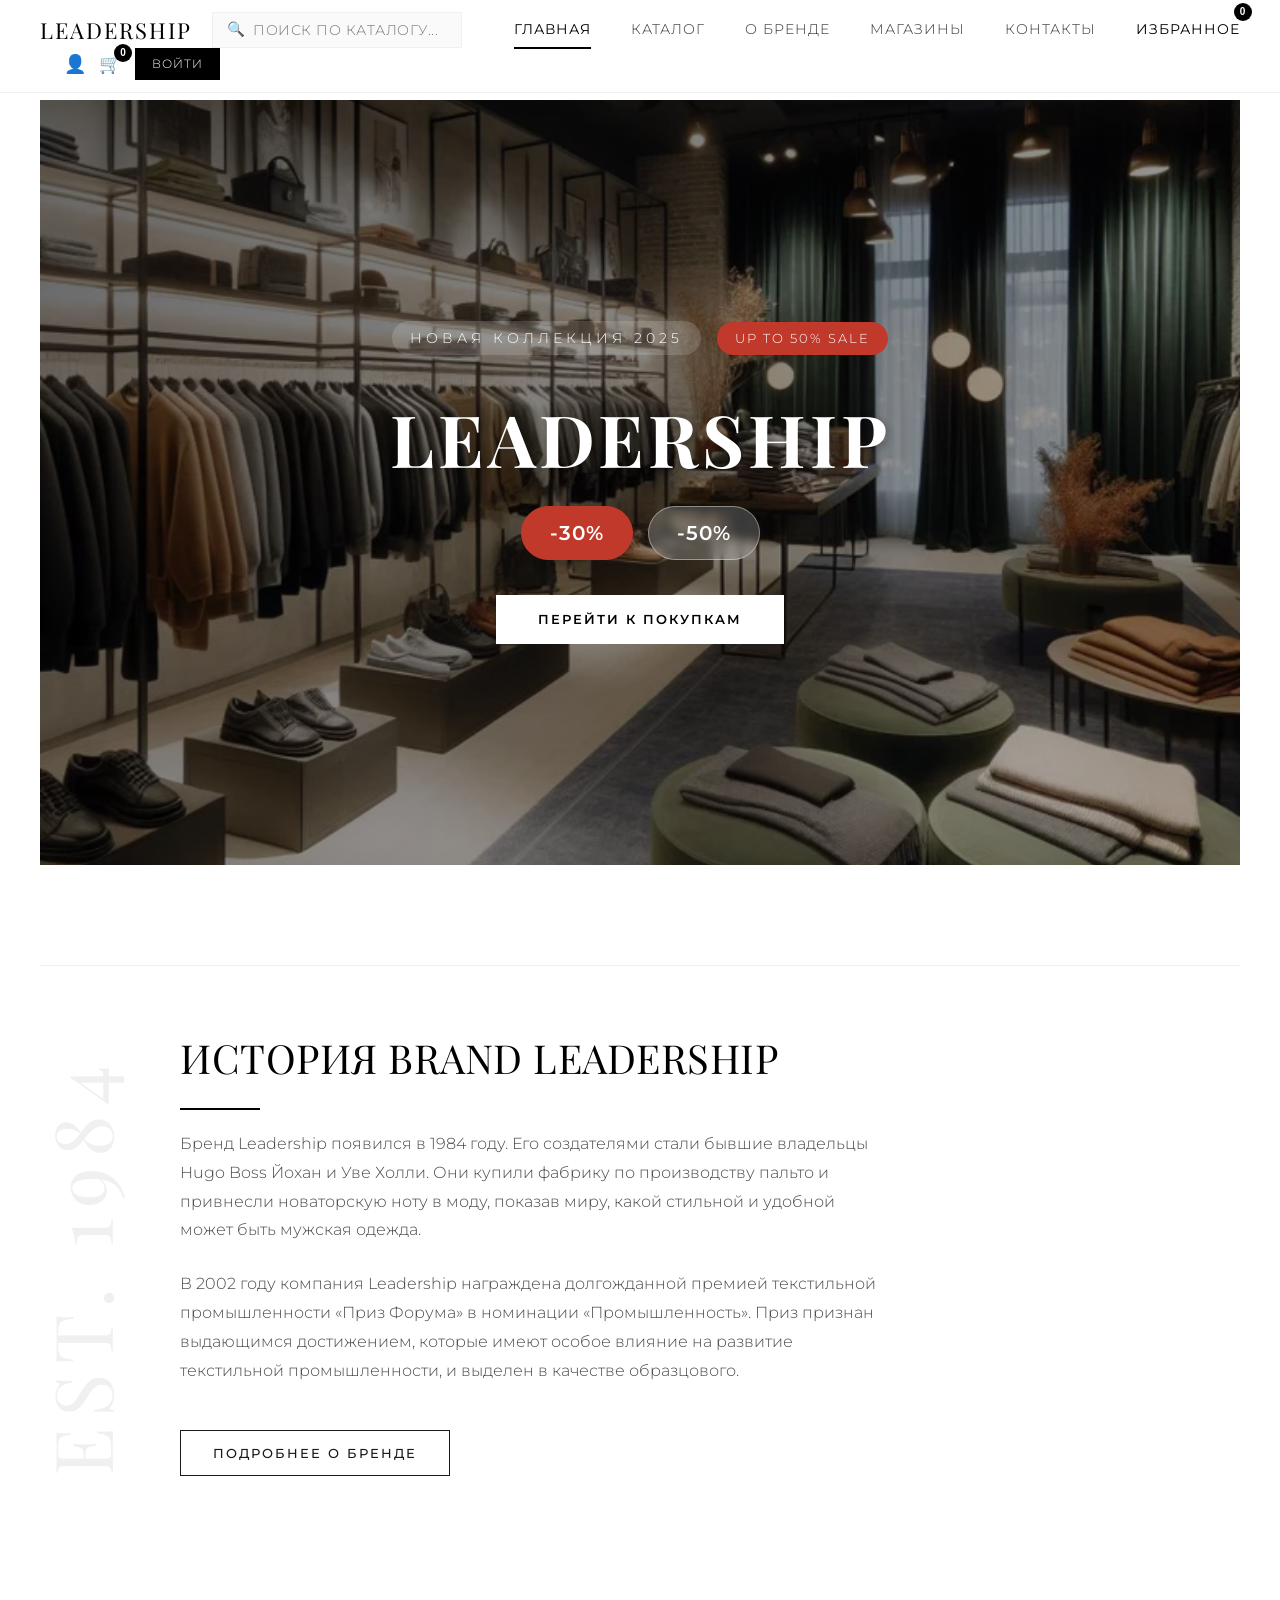
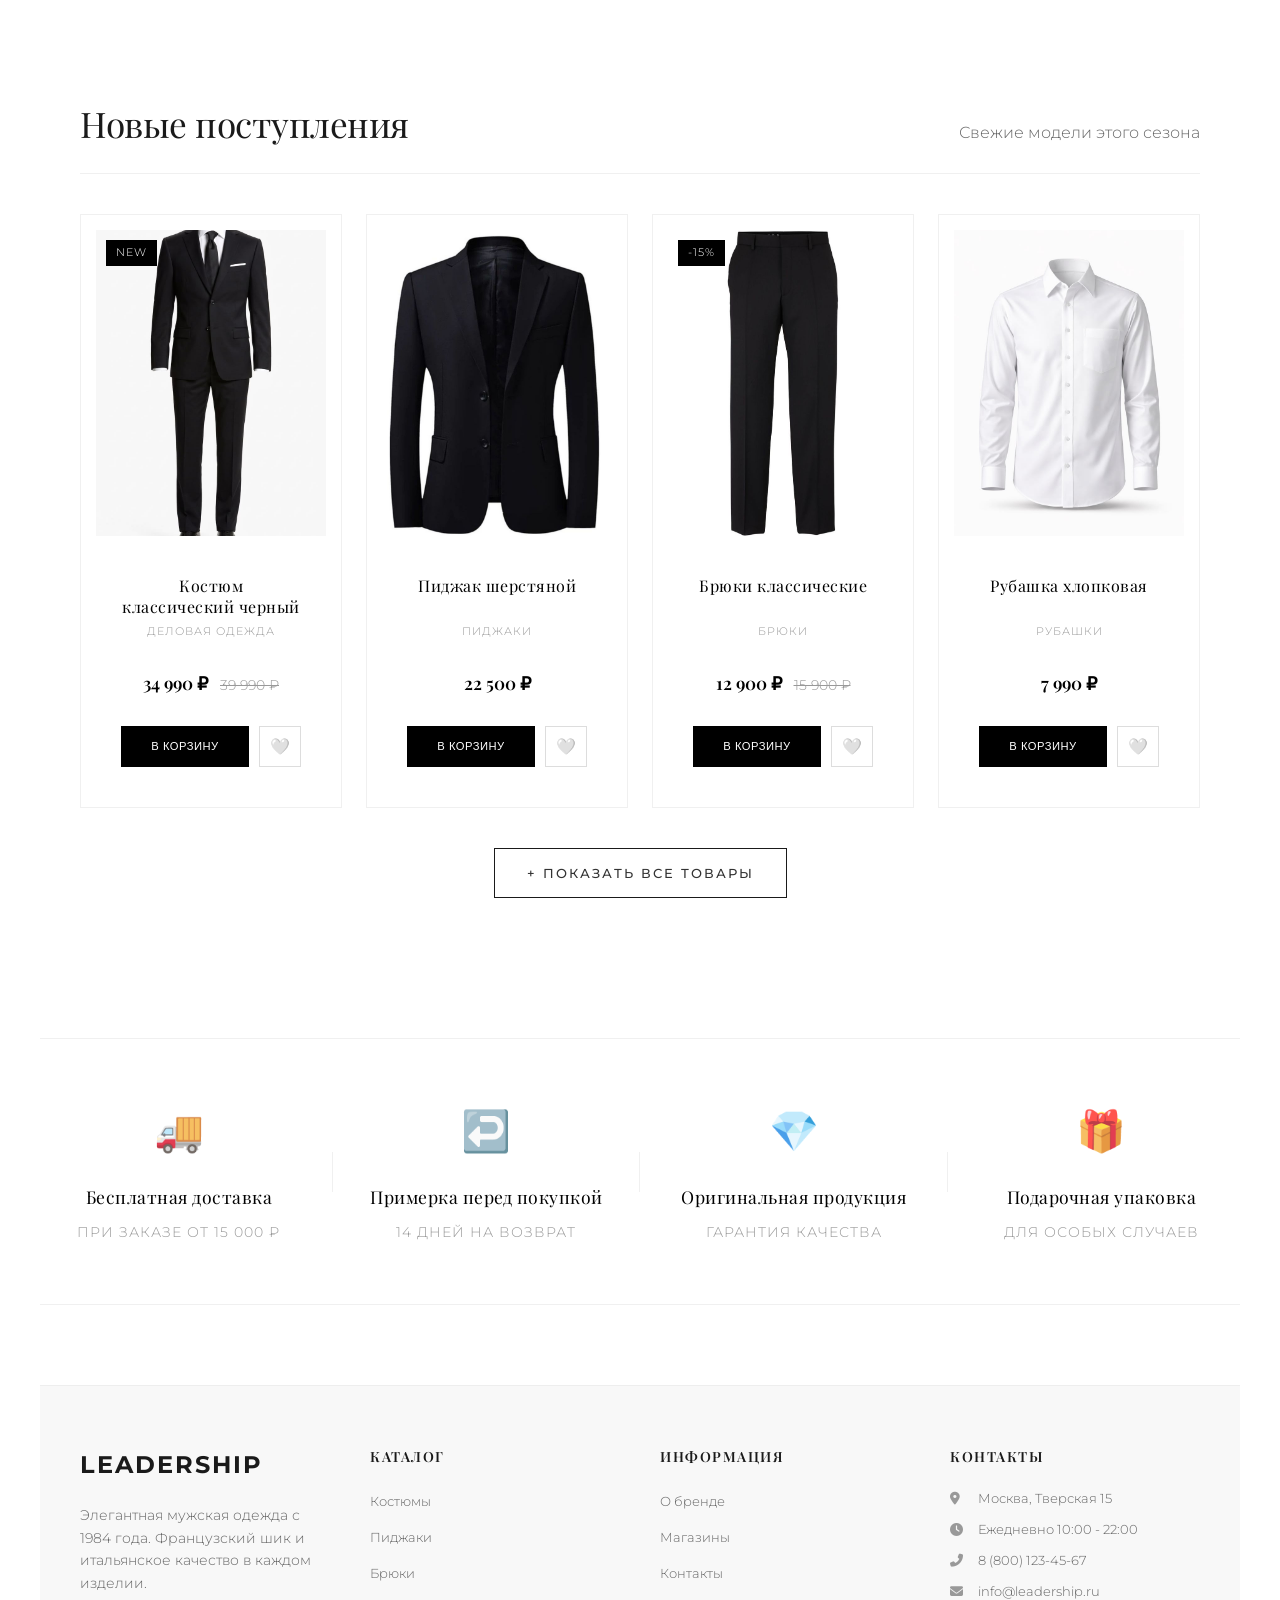
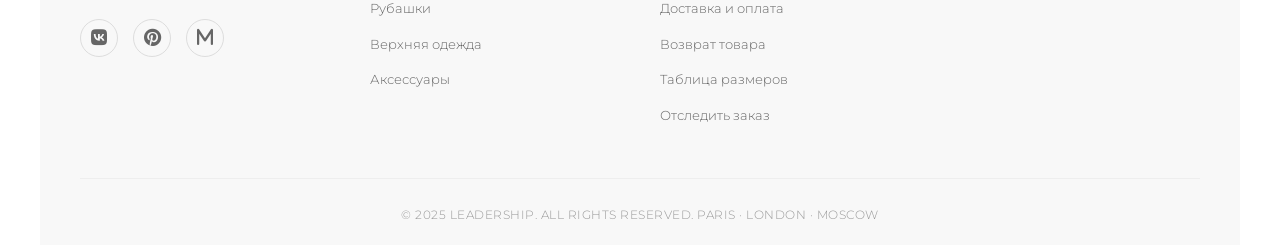
==== commit c91bcb74: "Финальный образец проекта, он готов к защите и в будущем к масштабированию :)" ====
--- a/index.html
+++ b/index.html
@@ -95,9 +95,8 @@
                     <p class="section-subtitle">Свежие модели этого сезона</p>
                 </div>
                 <div class="products-grid" id="newArrivalsGrid">
-                    <!-- Карточка 1: Костюм классический черный-->
-                    <div class="product-card" data-id="1" data-category="suits" data-price="34990"
-                        data-name="Костюм классический черный">
+                    <!-- Карточка 1: Костюм классический черный (ID 1) -->
+                    <div class="product-card" data-id="1" data-category="suits" data-price="34990" data-name="Костюм классический черный">
                         <div class="product-image">
                             <img src="images/jpg/классичкостюмчерный.jpg" alt="Костюм классический черный">
                             <div class="product-badge">new</div>
@@ -111,15 +110,14 @@
                                 <span class="old-price">39 990 ₽</span>
                             </div>
                             <div class="product-actions">
-                                <button class="btn-add-to-cart" data-id="1">В КОРЗИНУ</button>
-                                <button class="btn-favorite" data-id="1">🤍</button>
+                                <button class="btn-add-to-cart" data-id="1" onclick="addToCart(1)">В КОРЗИНУ</button>
+                                <button class="btn-favorite" data-id="1" onclick="toggleFavorite(1)">🤍</button>
                             </div>
                         </div>
                     </div>
 
-                    <!-- Карточка 2: Пиджак шерстяной -->
-                    <div class="product-card" data-id="4" data-category="jackets" data-price="22500"
-                        data-name="Пиджак черный">
+                    <!-- Карточка 2: Пиджак шерстяной (ID 4) -->
+                    <div class="product-card" data-id="4" data-category="jackets" data-price="22500" data-name="Пиджак черный">
                         <div class="product-image">
                             <img src="images/jpg/пиджакчерный.jpg" alt="Пиджак черный">
                             <button class="quick-view" onclick="quickView(4)">БЫСТРЫЙ ПРОСМОТР</button>
@@ -131,15 +129,14 @@
                                 <span class="current-price">22 500 ₽</span>
                             </div>
                             <div class="product-actions">
-                                <button class="btn-add-to-cart" onclick="addToCart(4)">В КОРЗИНУ</button>
-                                <button class="btn-favorite" onclick="toggleFavorite(4)">🤍</button>
+                                <button class="btn-add-to-cart" data-id="4" onclick="addToCart(4)">В КОРЗИНУ</button>
+                                <button class="btn-favorite" data-id="4" onclick="toggleFavorite(4)">🤍</button>
                             </div>
                         </div>
                     </div>
 
-                    <!-- Карточка 3: Брюки классические -->
-                    <div class="product-card" data-id="6" data-category="trousers" data-price="8900"
-                        data-name="Брюки черные">
+                    <!-- Карточка 3: Брюки классические (ID 6) -->
+                    <div class="product-card" data-id="6" data-category="trousers" data-price="8900" data-name="Брюки черные">
                         <div class="product-image">
                             <img src="images/jpg/брюкичерные.jpg" alt="Брюки черные">
                             <div class="product-badge">-15%</div>
@@ -153,15 +150,14 @@
                                 <span class="old-price">15 900 ₽</span>
                             </div>
                             <div class="product-actions">
-                                <button class="btn-add-to-cart" onclick="addToCart(6)">В КОРЗИНУ</button>
-                                <button class="btn-favorite" onclick="toggleFavorite(6)">🤍</button>
+                                <button class="btn-add-to-cart" data-id="6" onclick="addToCart(6)">В КОРЗИНУ</button>
+                                <button class="btn-favorite" data-id="6" onclick="toggleFavorite(6)">🤍</button>
                             </div>
                         </div>
                     </div>
 
-                    <!-- Карточка 4: Рубашка хлопковая -->
-                    <div class="product-card" data-id="8" data-category="shirts" data-price="4900"
-                        data-name="Рубашка белая">
+                    <!-- Карточка 4: Рубашка хлопковая (ID 8) -->
+                    <div class="product-card" data-id="8" data-category="shirts" data-price="4900" data-name="Рубашка белая">
                         <div class="product-image">
                             <img src="images/jpg/рубашкабелая.jpg" alt="Рубашка белая">
                             <button class="quick-view" onclick="quickView(8)">БЫСТРЫЙ ПРОСМОТР</button>
@@ -173,8 +169,8 @@
                                 <span class="current-price">7 990 ₽</span>
                             </div>
                             <div class="product-actions">
-                                <button class="btn-add-to-cart" onclick="addToCart(8)">В КОРЗИНУ</button>
-                                <button class="btn-favorite" onclick="toggleFavorite(8)">🤍</button>
+                                <button class="btn-add-to-cart" data-id="8" onclick="addToCart(8)">В КОРЗИНУ</button>
+                                <button class="btn-favorite" data-id="8" onclick="toggleFavorite(8)">🤍</button>
                             </div>
                         </div>
                     </div>
@@ -207,29 +203,6 @@
                 <div class="feature-icon">🎁</div>
                 <h4>Подарочная упаковка</h4>
                 <p>Для особых случаев</p>
-            </div>
-        </section>
-
-        <!-- ============== НОВОСТНАЯ РАССЫЛКА ============== -->
-        <section class="newsletter-section">
-            <div class="container">
-                <div class="newsletter-wrapper">
-                    <div class="newsletter-header">
-                        <h2 class="newsletter-title">НОВОСТНАЯ РАССЫЛКА</h2>
-                        <p class="newsletter-subtitle">ПОЛУЧАЙТЕ ЭКСКЛЮЗИВНЫЕ ПРЕДЛОЖЕНИЯ</p>
-                    </div>
-                    <form class="newsletter-form" id="newsletterForm" method="POST">
-                        <div class="newsletter-input-group">
-                            <input type="email" id="newsletterEmail" name="email" placeholder="ВАШ EMAIL" required>
-                            <button type="submit" class="newsletter-btn" id="newsletterSubmitBtn">ПОДПИСАТЬСЯ</button>
-                        </div>
-                        <input type="hidden" name="_subject" value="Новая подписка на новостную рассылку Leadership!">
-                        <input type="hidden" name="_captcha" value="false">
-                        <input type="hidden" name="_next" value="https://ваш-сайт.ru/thank-you.html">
-                        <input type="hidden" name="_to" value="kisievdavid8g@gmail.com">
-                    </form>
-                    <div id="newsletterMessage" class="newsletter-message"></div>
-                </div>
             </div>
         </section>
 
@@ -292,7 +265,7 @@
     <script>
         // ============== ОСНОВНЫЕ ФУНКЦИИ ==============
 
-        // Функция добавления в корзину с анимацией
+        // Функция добавления в корзину с анимацией и уведомлением
         function addToCart(productId) {
             const productCard = document.querySelector(`.product-card[data-id="${productId}"]`);
             if (!productCard) return;
@@ -324,11 +297,11 @@
             cart.push(product);
             localStorage.setItem('cart', JSON.stringify(cart));
 
-            showNotification(`${product.name} добавлен в корзину 🛒`, 'success');
+            showNotification(`${product.name} добавлен в корзину`, 'success');
             updateCounters();
         }
 
-        // Функция избранного с анимацией
+        // Функция избранного с анимацией и уведомлением
         function toggleFavorite(productId) {
             let favorites = JSON.parse(localStorage.getItem('favorites')) || [];
             const index = favorites.indexOf(productId);
@@ -337,7 +310,7 @@
 
             if (index === -1) {
                 favorites.push(productId);
-                showNotification('Товар добавлен в избранное ❤️', 'success');
+                showNotification('Товар добавлен в избранное', 'success');
                 if (btn) {
                     btn.classList.add('active');
                     btn.innerHTML = '❤️';
@@ -353,6 +326,7 @@
 
             localStorage.setItem('favorites', JSON.stringify(favorites));
             updateCounters();
+            updateFavoriteButtons();
         }
 
         function updateFavoriteButtons() {
@@ -388,6 +362,62 @@
                 cartSpan.textContent = cart.length;
                 cartSpan.style.display = cart.length > 0 ? 'inline-flex' : 'none';
             }
+        }
+
+        // ============== УВЕДОМЛЕНИЯ (ИСПРАВЛЕННАЯ ВЕРСИЯ) ==============
+        function showNotification(message, type = 'info') {
+            // Удаляем предыдущее уведомление, если есть
+            const oldNotification = document.querySelector('.custom-notification');
+            if (oldNotification) {
+                oldNotification.remove();
+            }
+
+            // Создаём элемент уведомления
+            const notification = document.createElement('div');
+            notification.className = `custom-notification ${type}`;
+            
+            // Выбираем иконку в зависимости от типа
+            let icon = '';
+            if (type === 'success') icon = '✓';
+            else if (type === 'info') icon = 'ℹ';
+            else if (type === 'error') icon = '✕';
+            
+            notification.innerHTML = `<span style="margin-right: 10px;">${icon}</span>${message}`;
+            
+            // Стили уведомления
+            notification.style.cssText = `
+                position: fixed;
+                bottom: 30px;
+                right: 30px;
+                background: ${type === 'success' ? '#4CAF50' : (type === 'error' ? '#f44336' : '#2196F3')};
+                color: white;
+                padding: 12px 24px;
+                border-radius: 8px;
+                font-size: 14px;
+                font-family: 'Montserrat', sans-serif;
+                z-index: 10001;
+                box-shadow: 0 4px 15px rgba(0,0,0,0.2);
+                animation: slideInRight 0.3s ease;
+                cursor: pointer;
+            `;
+            
+            document.body.appendChild(notification);
+            
+            // Удаляем через 3 секунды
+            setTimeout(() => {
+                notification.style.animation = 'slideOutRight 0.3s ease';
+                setTimeout(() => {
+                    if (notification && notification.remove) notification.remove();
+                }, 300);
+            }, 3000);
+            
+            // Клик по уведомлению - закрыть
+            notification.onclick = function() {
+                notification.style.animation = 'slideOutRight 0.3s ease';
+                setTimeout(() => {
+                    if (notification && notification.remove) notification.remove();
+                }, 300);
+            };
         }
 
         // ============== БЫСТРЫЙ ПРОСМОТР ==============
@@ -504,6 +534,15 @@
                     .quick-view-fav { flex: 1; padding: 12px; background: white; border: 1px solid #ddd; cursor: pointer; }
                     .quick-view-fav.active { background: #fff0f0; border-color: #ff4444; color: #ff4444; }
                     @media (max-width: 768px) { .quick-view-content { flex-direction: column; } }
+                    
+                    @keyframes slideInRight {
+                        from { transform: translateX(100%); opacity: 0; }
+                        to { transform: translateX(0); opacity: 1; }
+                    }
+                    @keyframes slideOutRight {
+                        from { transform: translateX(0); opacity: 1; }
+                        to { transform: translateX(100%); opacity: 0; }
+                    }
                 `;
                 document.head.appendChild(style);
             }
@@ -578,7 +617,7 @@
                     favs.push(productId);
                     btn.classList.add('active');
                     btn.innerHTML = '❤️ В ИЗБРАННОМ';
-                    showNotification('Добавлено в избранное ❤️', 'success');
+                    showNotification('Добавлено в избранное', 'success');
                 }
                 localStorage.setItem('favorites', JSON.stringify(favs));
                 updateFavoriteButtons();
@@ -606,33 +645,6 @@
             if (e.key === 'Escape') closeQuickView();
         });
 
-        function showNotification(message, type = 'info') {
-            // Удаляем предыдущее уведомление
-            const oldNotification = document.querySelector('.notification');
-            if (oldNotification) {
-                oldNotification.classList.add('hide');
-                setTimeout(() => oldNotification.remove(), 300);
-            }
-
-            const notification = document.createElement('div');
-            notification.className = `notification ${type}`;
-            notification.innerHTML = `<span>${message}</span>`;
-            document.body.appendChild(notification);
-
-            // Добавляем иконку в зависимости от типа
-            let icon = '';
-            if (type === 'success') icon = '✓';
-            else if (type === 'info') icon = 'ℹ';
-            else if (type === 'error') icon = '✕';
-
-            // Автоматическое удаление через 3 секунды
-            setTimeout(() => {
-                notification.classList.add('hide');
-                setTimeout(() => {
-                    if (notification && notification.remove) notification.remove();
-                }, 300);
-            }, 3000);
-        }
         // ============== ПОИСК ==============
         function performGlobalSearch() {
             const searchInput = document.getElementById('searchInput');
@@ -691,84 +703,6 @@
             }
         }
 
-        // ============== НОВОСТНАЯ РАССЫЛКА ==============
-        const newsletterForm = document.getElementById('newsletterForm');
-        const newsletterMessage = document.getElementById('newsletterMessage');
-
-        function showNewsletterMessage(message, type) {
-            if (!newsletterMessage) return;
-            newsletterMessage.textContent = message;
-            newsletterMessage.className = `newsletter-message ${type}`;
-            newsletterMessage.style.display = 'block';
-            setTimeout(() => {
-                if (newsletterMessage) {
-                    newsletterMessage.style.display = 'none';
-                    newsletterMessage.className = 'newsletter-message';
-                }
-            }, 5000);
-        }
-
-        function isValidEmail(email) {
-            const emailRegex = /^[^\s@]+@[^\s@]+\.[^\s@]+$/;
-            return emailRegex.test(email);
-        }
-
-        if (newsletterForm) {
-            newsletterForm.addEventListener('submit', async function (e) {
-                e.preventDefault();
-                const emailInput = document.getElementById('newsletterEmail');
-                const email = emailInput.value.trim();
-                const submitBtn = document.getElementById('newsletterSubmitBtn');
-
-                if (!email) {
-                    showNewsletterMessage('Пожалуйста, введите ваш email', 'error');
-                    return;
-                }
-                if (!isValidEmail(email)) {
-                    showNewsletterMessage('Пожалуйста, введите корректный email адрес', 'error');
-                    return;
-                }
-
-                showNewsletterMessage('Отправка...', 'loading');
-                submitBtn.disabled = true;
-                submitBtn.textContent = 'ОТПРАВКА...';
-
-                try {
-                    const response = await fetch('https://formsubmit.co/ajax/kisievdavid8g@gmail.com', {
-                        method: 'POST',
-                        headers: {
-                            'Content-Type': 'application/json',
-                            'Accept': 'application/json'
-                        },
-                        body: JSON.stringify({
-                            email: email,
-                            _subject: 'Новая подписка на новостную рассылку Leadership!',
-                            _captcha: 'false'
-                        })
-                    });
-
-                    if (response.ok) {
-                        showNewsletterMessage('Спасибо за подписку! Письмо отправлено на ' + email, 'success');
-                        emailInput.value = '';
-
-                        let subscribers = JSON.parse(localStorage.getItem('newsletter_subscribers')) || [];
-                        if (!subscribers.includes(email)) {
-                            subscribers.push(email);
-                            localStorage.setItem('newsletter_subscribers', JSON.stringify(subscribers));
-                        }
-                    } else {
-                        showNewsletterMessage('Ошибка при подписке. Попробуйте позже.', 'error');
-                    }
-                } catch (error) {
-                    console.error('Ошибка:', error);
-                    showNewsletterMessage('Ошибка соединения. Попробуйте снова.', 'error');
-                } finally {
-                    submitBtn.disabled = false;
-                    submitBtn.textContent = 'ПОДПИСАТЬСЯ';
-                }
-            });
-        }
-
         // ============== СОЦИАЛЬНЫЕ СЕТИ ==============
         function openSocial(network) {
             const urls = {
@@ -786,6 +720,23 @@
             checkAuthState();
             setupSearchOnEnter();
             setupSearchIcon();
+            
+            // Добавляем стили для анимации уведомлений в head, если их нет
+            if (!document.querySelector('#notification-styles')) {
+                const style = document.createElement('style');
+                style.id = 'notification-styles';
+                style.textContent = `
+                    @keyframes slideInRight {
+                        from { transform: translateX(100%); opacity: 0; }
+                        to { transform: translateX(0); opacity: 1; }
+                    }
+                    @keyframes slideOutRight {
+                        from { transform: translateX(0); opacity: 1; }
+                        to { transform: translateX(100%); opacity: 0; }
+                    }
+                `;
+                document.head.appendChild(style);
+            }
         });
     </script>
 
@@ -833,6 +784,27 @@
             justify-content: center;
             font-weight: bold;
         }
+        
+        /* Стили для анимации карточки товара */
+        .product-card.added-to-cart {
+            animation: productShake 0.5s ease;
+            background: rgba(76, 175, 80, 0.05);
+        }
+        
+        @keyframes productShake {
+            0%, 100% { transform: translateX(0); }
+            25% { transform: translateX(-5px); }
+            75% { transform: translateX(5px); }
+        }
+        
+        .btn-add-to-cart.clicked {
+            background: #4CAF50 !important;
+            transform: scale(0.98);
+        }
+        
+        .btn-favorite.active {
+            color: #ff4444 !important;
+        }
     </style>
 </body>
 
